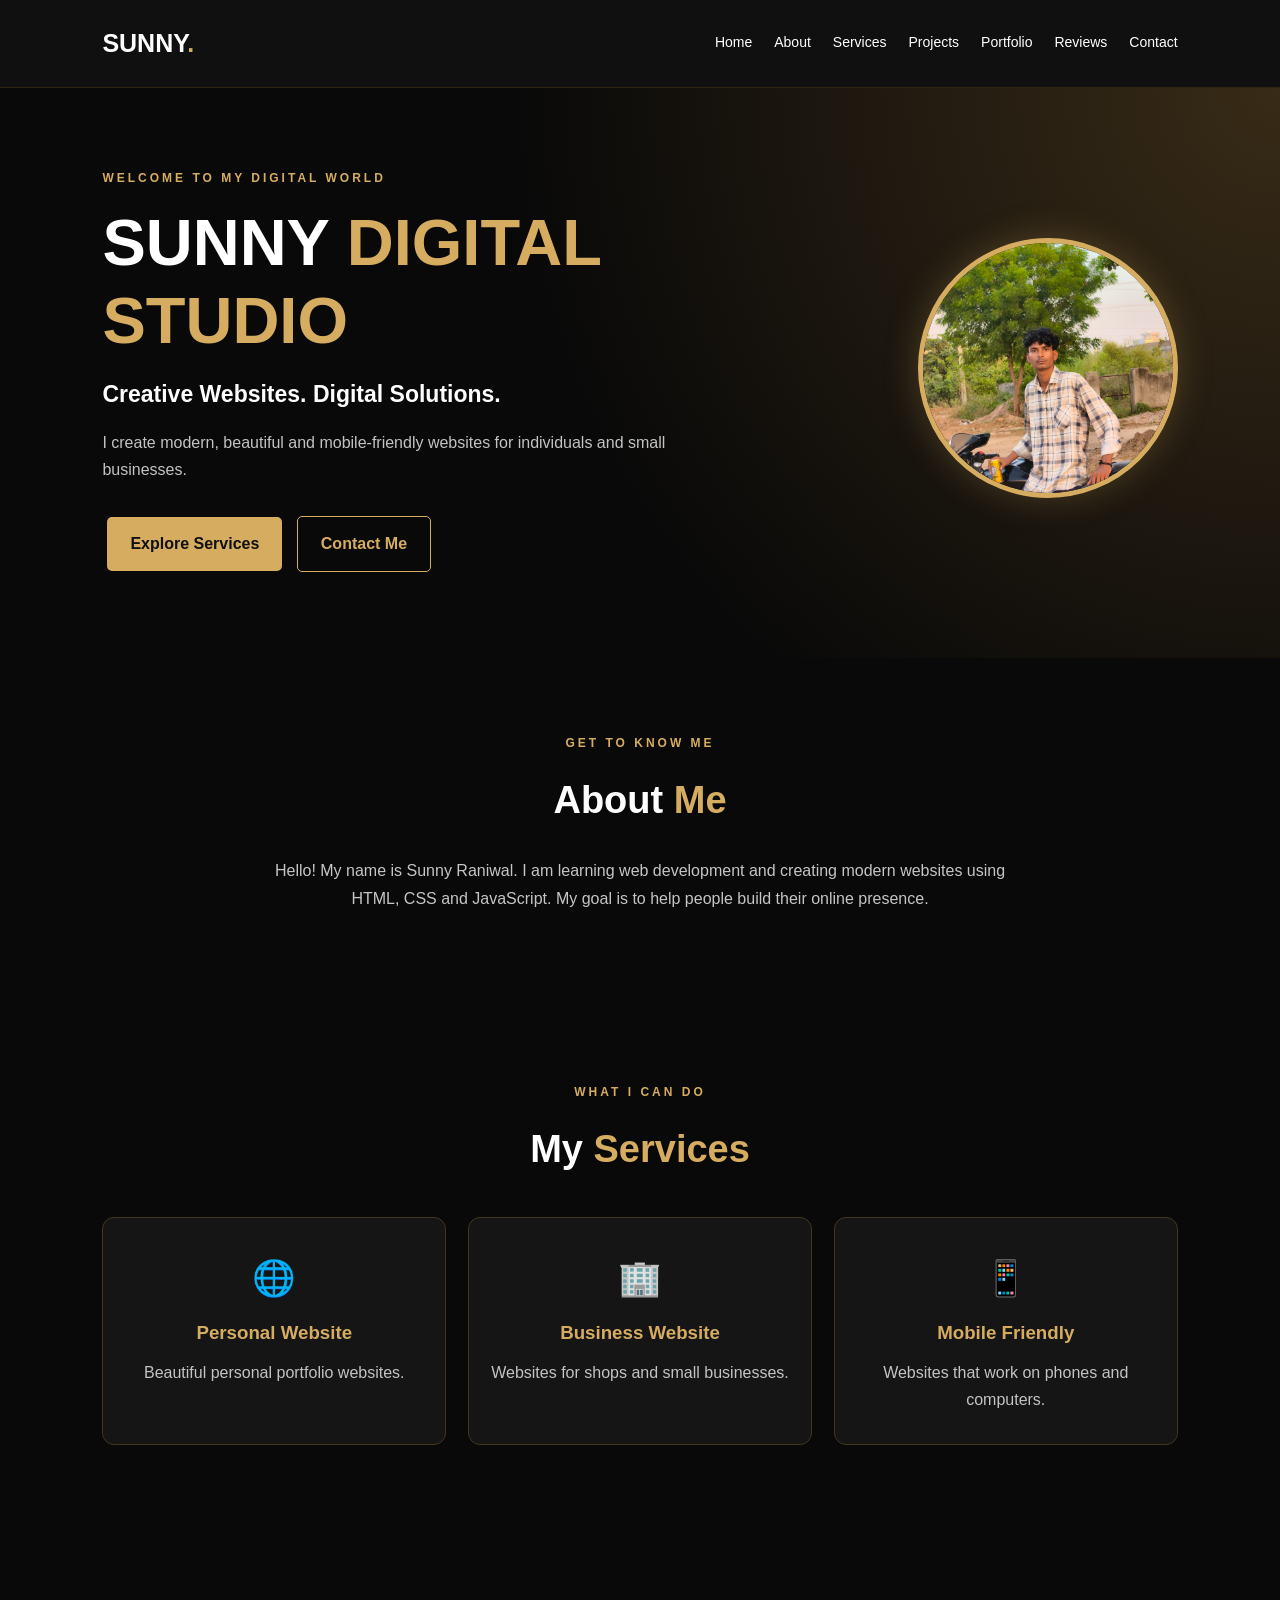
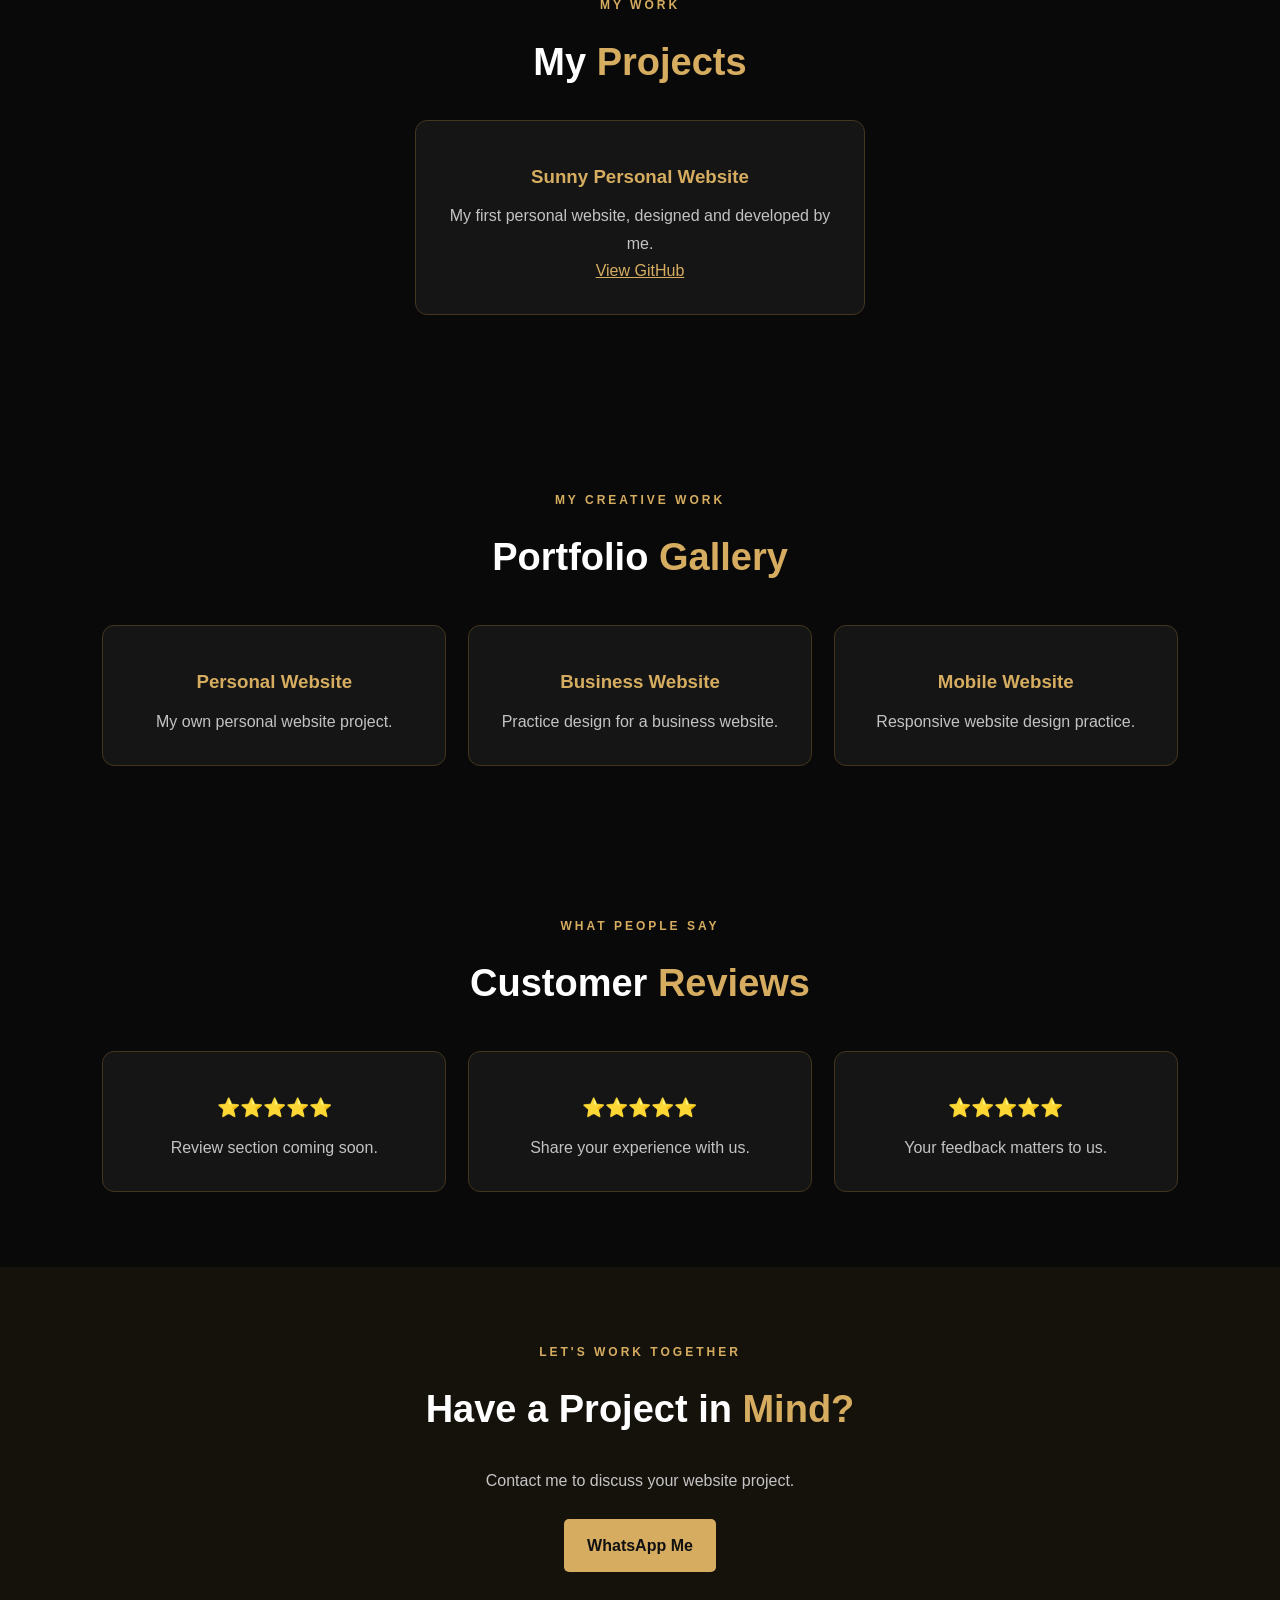
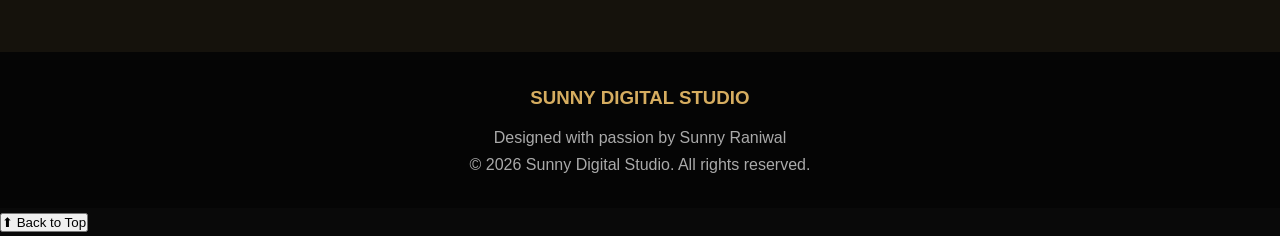
==== index.html @ 5c5423a3 "Update index.html" ====
<!DOCTYPE html>
<html lang="en"> 
<head>
  <meta charset="UTF-8">
  <meta name="viewport" content="width=device-width, initial-scale=1.0">
  <title>SUNNY DIGITAL STUDIO | Website & Graphic Design</title>
  <meta name="description" content="Sunny Digital Studio offers personal websites, business websites and mobile-friendly web design in Jaipur.">
<meta name="keywords" content="Sunny Digital Studio, Sunny Raniwal, Website Designer Jaipur, Business Website">
<meta name="author" content="Sunny Raniwal">
  <meta name="description" content="Professional website design and digital services by Sunny Digital Studio.">
  <link rel="stylesheet" href="style.css">
</head>

<body>

  <header>
    <a href="#" class="logo">SUNNY<span>.</span></a>
    <nav>
  <a href="#home">Home</a>
  <a href="#about">About</a>
  <a href="#services">Services</a>
  <a href="#projects">Projects</a>
  <a href="#gallery">Portfolio</a>
  <a href="#reviews">Reviews</a>
  <a href="#contact">Contact</a>
</nav>
  </header>

  <section class="hero" id="home">
    <div class="hero-content">
      <p class="tag">WELCOME TO MY DIGITAL WORLD</p>
      <h1>SUNNY <span>DIGITAL STUDIO</span></h1>
      <h2>Creative Websites. Digital Solutions.</h2>
      <p class="intro">
        I create modern, beautiful and mobile-friendly websites
        for individuals and small businesses.
      </p>
      <a href="#services" class="gold-btn">Explore Services</a>
      <a href="#contact" class="outline-btn">Contact Me</a>
    </div>

    <div class="hero-image">
     <img src="sunny.jpg.jpg" alt="Sunny">
    </div>
  </section>

  <section class="section" id="about">
    <p class="tag">GET TO KNOW ME</p>
    <h2>About <span>Me</span></h2>
    <p>
      Hello! My name is Sunny Raniwal.
      I am learning web development and creating
      modern websites using HTML, CSS and JavaScript.
      My goal is to help people build their online presence.
    </p>
  </section>

  <section class="section" id="services">
    <p class="tag">WHAT I CAN DO</p>
    <h2>My <span>Services</span></h2>

    <div class="cards">
      <div class="card">
        <div class="symbol">🌐</div>
        <h3>Personal Website</h3>
        <p>Beautiful personal portfolio websites.</p>
      </div>

      <div class="card">
        <div class="symbol">🏢</div>
        <h3>Business Website</h3>
        <p>Websites for shops and small businesses.</p>
      </div>

      <div class="card">
        <div class="symbol">📱</div>
        <h3>Mobile Friendly</h3>
        <p>Websites that work on phones and computers.</p>
      </div>
    </div>
  </section>

  <section class="section" id="projects">
    <p class="tag">MY WORK</p>
    <h2>My <span>Projects</span></h2>

    <div class="card project-card">
      <h3>Sunny Personal Website</h3>
      <p>My first personal website, designed and developed by me.</p>
      <a href="https://github.com/" target="_blank">View GitHub</a>
    </div>
  </section>
<section class="section" id="gallery">
  <p class="tag">MY CREATIVE WORK</p>
  <h2>Portfolio <span>Gallery</span></h2>

  <div class="cards">
    <div class="card">
      <h3>Personal Website</h3>
      <p>My own personal website project.</p>
    </div>

    <div class="card">
      <h3>Business Website</h3>
      <p>Practice design for a business website.</p>
    </div>

    <div class="card">
      <h3>Mobile Website</h3>
      <p>Responsive website design practice.</p>
    </div>
  </div>
</section>
    <section class="section" id="reviews">
  <p class="tag">WHAT PEOPLE SAY</p>
  <h2>Customer <span>Reviews</span></h2>

  <div class="cards">
    <div class="card">
      <h3>⭐⭐⭐⭐⭐</h3>
      <p>Review section coming soon.</p>
    </div>

    <div class="card">
      <h3>⭐⭐⭐⭐⭐</h3>
      <p>Share your experience with us.</p>
    </div>

    <div class="card">
      <h3>⭐⭐⭐⭐⭐</h3>
      <p>Your feedback matters to us.</p>
    </div>
  </div>
</section>
  <section class="section contact" id="contact">
    <p class="tag">LET'S WORK TOGETHER</p>
    <h2>Have a Project in <span>Mind?</span></h2>
    <p>Contact me to discuss your website project.</p>

   <a class="gold-btn"
   href="https://wa.me/917742163642"
   target="_blank">
   WhatsApp Me
</a>
  </section>

  <footer>
    <h3>SUNNY DIGITAL STUDIO</h3>
    <p>Designed with passion by Sunny Raniwal</p>
    <p>© 2026 Sunny Digital Studio. All rights reserved.</p>
  </footer>
<button id="topBtn" onclick="backToTop()">⬆ Back to Top</button>
<script src="script.js"></script>
</body>
</html>
---- style.css ----
* {
  margin: 0;
  padding: 0;
  box-sizing: border-box;
  scroll-behavior: smooth; 
}

body {
  background: #090909;
  color: #ffffff;
  font-family: Arial, sans-serif;
  line-height: 1.7;
}

:root {
  --gold: #d6ad60;
  --dark: #111111;
}

header {
  display: flex;
  justify-content: space-between;
  align-items: center;
  padding: 22px 8%;
  background: #101010;
  border-bottom: 1px solid #302515;
  position: sticky;
  top: 0;
  z-index: 10;
}

.logo {
  font-size: 25px;
  font-weight: bold;
  color: white;
  text-decoration: none;
}

.logo span, h1 span, h2 span {
  color: var(--gold);
}

nav {
  display: flex;
  gap: 22px;
  flex-wrap: wrap;
}

nav a {
  color: white;
  text-decoration: none;
  font-size: 14px;
}

nav a:hover {
  color: var(--gold);
}

.hero {
  min-height: 570px;
  padding: 80px 8%;
  display: flex;
  align-items: center;
  justify-content: space-between;
  gap: 45px;
  background: radial-gradient(circle at top right, #382b17, #090909 55%);
}

.hero-content {
  max-width: 650px;
}

.tag {
  color: var(--gold);
  letter-spacing: 3px;
  font-size: 12px;
  font-weight: bold;
  margin-bottom: 15px;
}

h1 {
  font-size: clamp(35px, 6vw, 65px);
  line-height: 1.2;
  margin-bottom: 15px;
}

.hero h2 {
  font-size: 23px;
  margin-bottom: 15px;
}

.intro {
  color: #c3c3c3;
  margin-bottom: 28px;
}

.hero-image img {
  width: 260px;
  height: 260px;
  object-fit: cover;
  border-radius: 50%;
  border: 5px solid var(--gold);
  box-shadow: 0 0 35px #d6ad6040;
}

.gold-btn, .outline-btn {
  display: inline-block;
  padding: 13px 23px;
  border-radius: 5px;
  text-decoration: none;
  font-weight: bold;
  margin: 5px;
  transition: 0.3s;
}

.gold-btn {
  background: var(--gold);
  color: #111;
}

.gold-btn:hover {
  background: white;
  transform: translateY(-3px);
}

.outline-btn {
  border: 1px solid var(--gold);
  color: var(--gold);
}

.section {
  padding: 75px 8%;
  text-align: center;
}

.section h2 {
  font-size: 38px;
  margin-bottom: 25px;
}

.section > p:not(.tag) {
  max-width: 750px;
  margin: 0 auto 20px;
  color: #c5c5c5;
}

.cards {
  display: grid;
  grid-template-columns: repeat(3, 1fr);
  gap: 22px;
  margin-top: 35px;
}

.card {
  background: #151515;
  border: 1px solid #44351e;
  padding: 30px 20px;
  border-radius: 12px;
  transition: 0.3s;
}

.card:hover {
  transform: translateY(-7px);
  border-color: var(--gold);
}

.card h3 {
  color: var(--gold);
  margin: 10px 0;
}

.card p {
  color: #c3c3c3;
}

.symbol {
  font-size: 35px;
}

.project-card {
  max-width: 450px;
  margin: 25px auto;
}

.project-card a {
  color: var(--gold);
}

.contact {
  background: #15120c;
}

footer {
  text-align: center;
  padding: 30px 15px;
  background: #050505;
  color: #aaa;
}

footer h3 {
  color: var(--gold);
  margin-bottom: 10px;
}

@media (max-width: 750px) {
  header {
    flex-direction: column;
    gap: 15px;
  }

  nav {
    justify-content: center;
    gap: 13px;
  }

  .hero {
    flex-direction: column-reverse;
    text-align: center;
    padding: 55px 6%;
  }

  .hero-image img {
    width: 190px;
    height: 190px;
  }

  .cards {
    grid-template-columns: 1fr;
  }

  .section {
    padding: 55px 6%;
  }
}
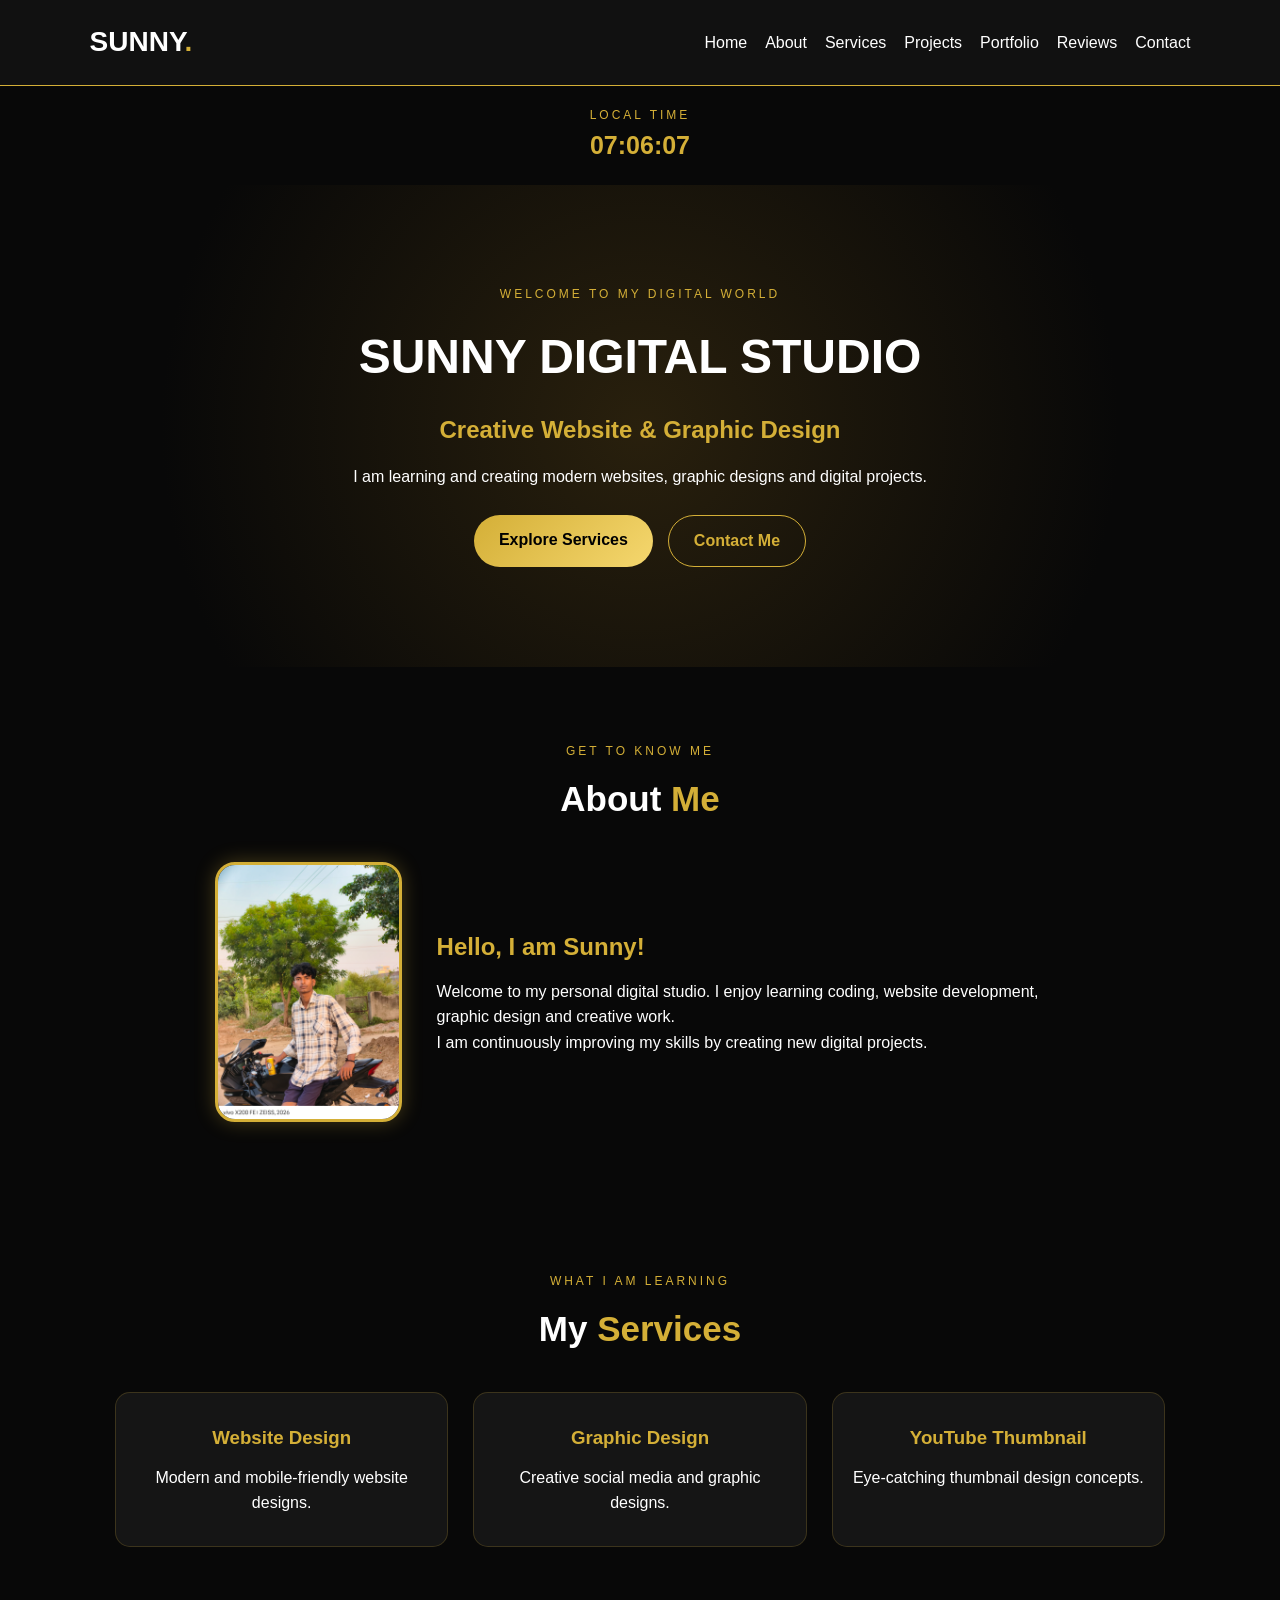
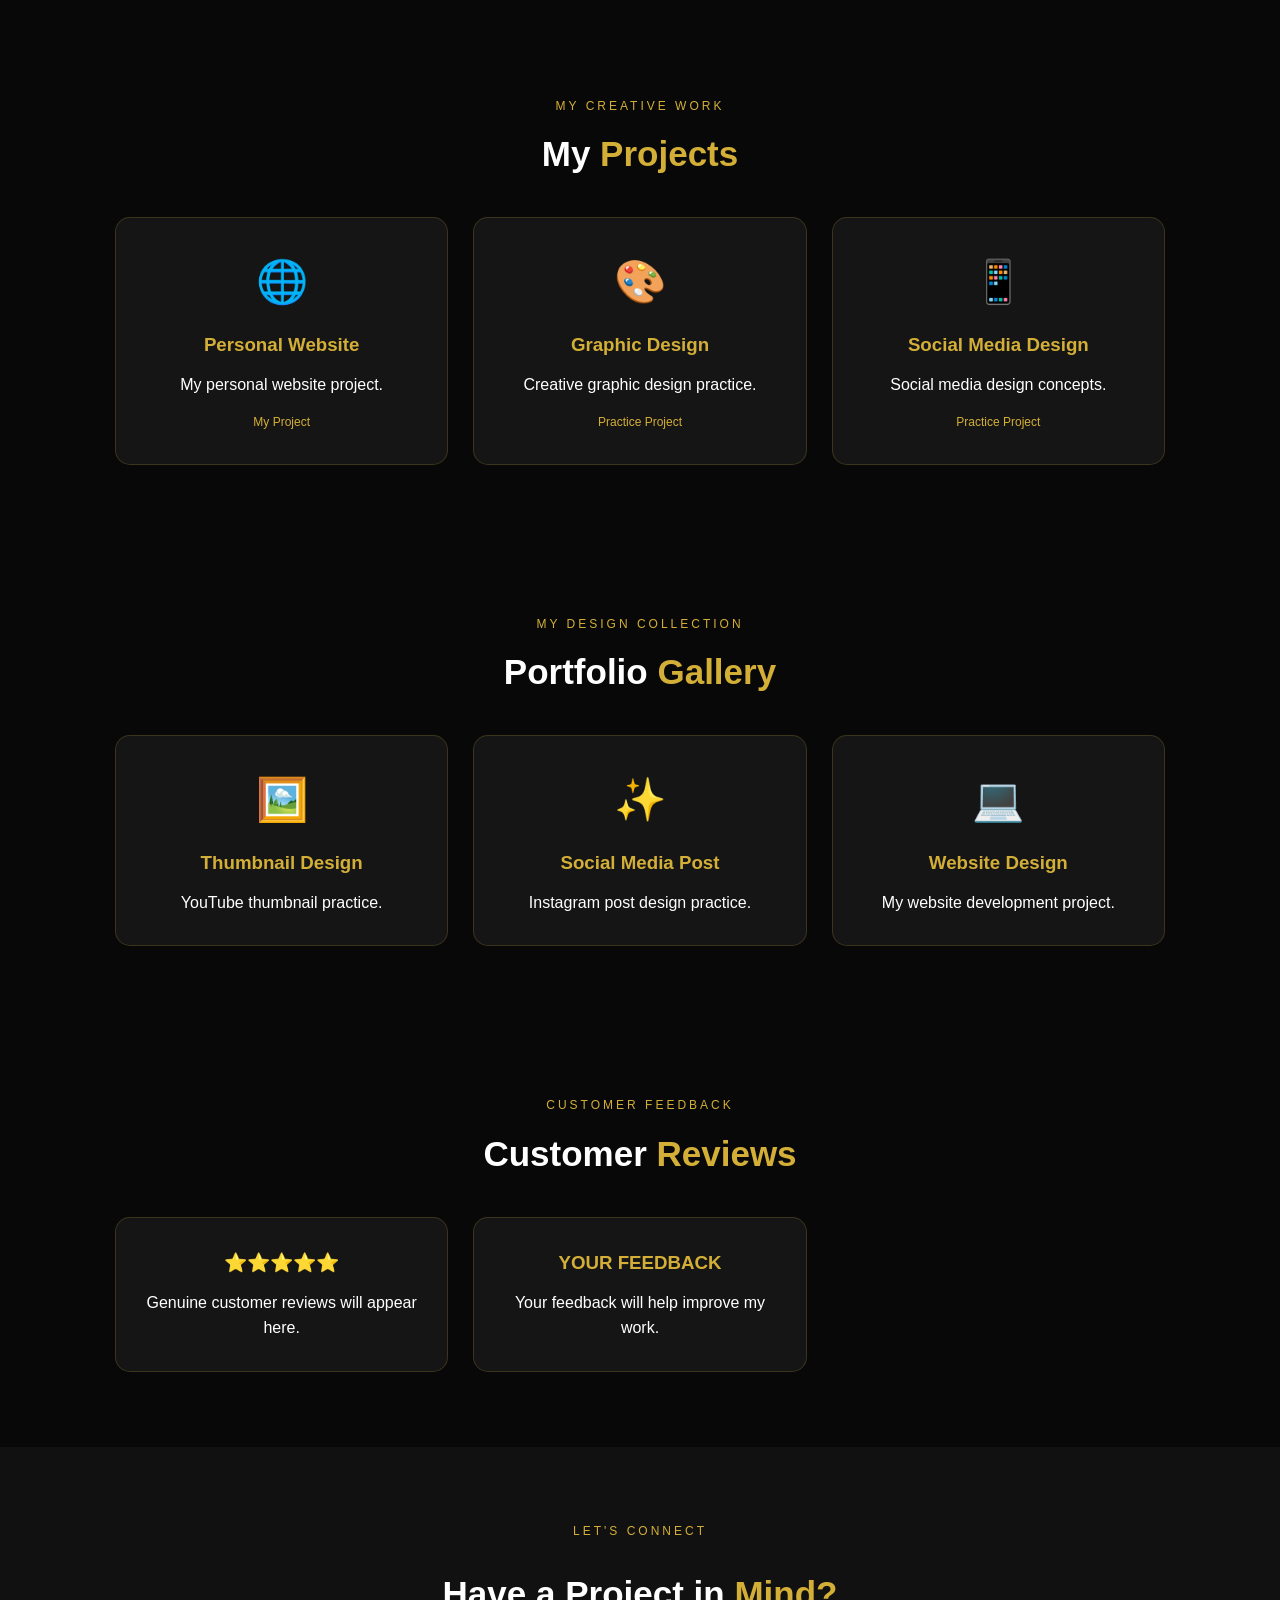
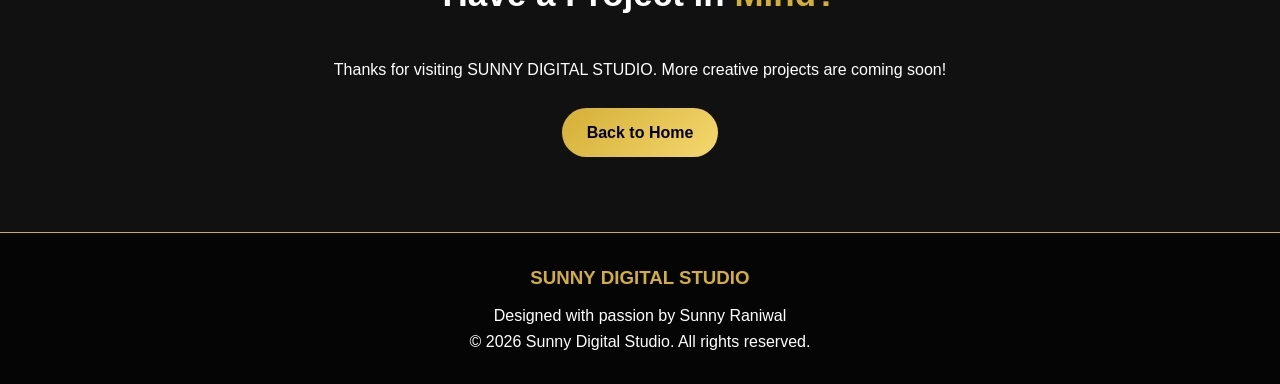
==== commit 85f822d3: "Update index.html" ====
--- a/index.html
+++ b/index.html
@@ -1,156 +1,222 @@
 
 <!DOCTYPE html>
-<html lang="en"> 
+<html lang="en">
 <head>
-  <meta charset="UTF-8">
-  <meta name="viewport" content="width=device-width, initial-scale=1.0">
-  <title>SUNNY DIGITAL STUDIO | Website & Graphic Design</title>
-  <meta name="description" content="Sunny Digital Studio offers personal websites, business websites and mobile-friendly web design in Jaipur.">
-<meta name="keywords" content="Sunny Digital Studio, Sunny Raniwal, Website Designer Jaipur, Business Website">
-<meta name="author" content="Sunny Raniwal">
-  <meta name="description" content="Professional website design and digital services by Sunny Digital Studio.">
-  <link rel="stylesheet" href="style.css">
+    <meta charset="UTF-8">
+    <meta name="viewport" content="width=device-width, initial-scale=1.0">
+
+    <title>SUNNY DIGITAL STUDIO | Website & Graphic Design</title>
+
+    <meta name="description" content="Welcome to Sunny Digital Studio. Explore website design, graphic design and creative digital projects.">
+
+    <meta name="author" content="Sunny Raniwal">
+
+    <link rel="stylesheet" href="style.css">
 </head>
 
 <body>
 
-  <header>
-    <a href="#" class="logo">SUNNY<span>.</span></a>
-    <nav>
-  <a href="#home">Home</a>
-  <a href="#about">About</a>
-  <a href="#services">Services</a>
-  <a href="#projects">Projects</a>
-  <a href="#gallery">Portfolio</a>
-  <a href="#reviews">Reviews</a>
-  <a href="#contact">Contact</a>
-</nav>
-  </header>
-
-  <section class="hero" id="home">
-    <div class="hero-content">
-      <p class="tag">WELCOME TO MY DIGITAL WORLD</p>
-      <h1>SUNNY <span>DIGITAL STUDIO</span></h1>
-      <h2>Creative Websites. Digital Solutions.</h2>
-      <p class="intro">
-        I create modern, beautiful and mobile-friendly websites
-        for individuals and small businesses.
-      </p>
-      <a href="#services" class="gold-btn">Explore Services</a>
-      <a href="#contact" class="outline-btn">Contact Me</a>
+    <!-- HEADER -->
+    <header class="header">
+        <a href="#home" class="logo">SUNNY<span>.</span></a>
+
+        <nav>
+            <a href="#home">Home</a>
+            <a href="#about">About</a>
+            <a href="#services">Services</a>
+            <a href="#projects">Projects</a>
+            <a href="#gallery">Portfolio</a>
+            <a href="#reviews">Reviews</a>
+            <a href="#contact">Contact</a>
+        </nav>
+    </header>
+
+    <!-- DIGITAL CLOCK -->
+    <div class="clock-box">
+        <p>LOCAL TIME</p>
+        <h2 id="clock">00:00:00</h2>
     </div>
 
-    <div class="hero-image">
-     <img src="sunny.jpg.jpg" alt="Sunny">
-    </div>
-  </section>
-
-  <section class="section" id="about">
-    <p class="tag">GET TO KNOW ME</p>
-    <h2>About <span>Me</span></h2>
-    <p>
-      Hello! My name is Sunny Raniwal.
-      I am learning web development and creating
-      modern websites using HTML, CSS and JavaScript.
-      My goal is to help people build their online presence.
-    </p>
-  </section>
-
-  <section class="section" id="services">
-    <p class="tag">WHAT I CAN DO</p>
-    <h2>My <span>Services</span></h2>
-
-    <div class="cards">
-      <div class="card">
-        <div class="symbol">🌐</div>
-        <h3>Personal Website</h3>
-        <p>Beautiful personal portfolio websites.</p>
-      </div>
-
-      <div class="card">
-        <div class="symbol">🏢</div>
-        <h3>Business Website</h3>
-        <p>Websites for shops and small businesses.</p>
-      </div>
-
-      <div class="card">
-        <div class="symbol">📱</div>
-        <h3>Mobile Friendly</h3>
-        <p>Websites that work on phones and computers.</p>
-      </div>
-    </div>
-  </section>
-
-  <section class="section" id="projects">
-    <p class="tag">MY WORK</p>
-    <h2>My <span>Projects</span></h2>
-
-    <div class="card project-card">
-      <h3>Sunny Personal Website</h3>
-      <p>My first personal website, designed and developed by me.</p>
-      <a href="https://github.com/" target="_blank">View GitHub</a>
-    </div>
-  </section>
-<section class="section" id="gallery">
-  <p class="tag">MY CREATIVE WORK</p>
-  <h2>Portfolio <span>Gallery</span></h2>
-
-  <div class="cards">
-    <div class="card">
-      <h3>Personal Website</h3>
-      <p>My own personal website project.</p>
-    </div>
-
-    <div class="card">
-      <h3>Business Website</h3>
-      <p>Practice design for a business website.</p>
-    </div>
-
-    <div class="card">
-      <h3>Mobile Website</h3>
-      <p>Responsive website design practice.</p>
-    </div>
-  </div>
-</section>
+    <!-- HOME -->
+    <section class="hero" id="home">
+        <p class="tag">WELCOME TO MY DIGITAL WORLD</p>
+
+        <h1 class="welcome-text">
+            SUNNY DIGITAL STUDIO
+        </h1>
+
+        <h2>Creative Website & Graphic Design</h2>
+
+        <p>
+            I am learning and creating modern websites,
+            graphic designs and digital projects.
+        </p>
+
+        <div class="hero-buttons">
+            <a href="#services" class="gold-btn">Explore Services</a>
+            <a href="#contact" class="outline-btn">Contact Me</a>
+        </div>
+    </section>
+
+    <!-- ABOUT -->
+    <section class="section" id="about">
+        <p class="tag">GET TO KNOW ME</p>
+        <h2>About <span>Me</span></h2>
+
+        <div class="about-content">
+
+            <img src="sunny.jpg.jpg"
+                 alt="Sunny's profile photo"
+                 class="profile-photo">
+
+            <div>
+                <h3>Hello, I am Sunny!</h3>
+
+                <p>
+                    Welcome to my personal digital studio.
+                    I enjoy learning coding, website development,
+                    graphic design and creative work.
+                </p>
+
+                <p>
+                    I am continuously improving my skills
+                    by creating new digital projects.
+                </p>
+            </div>
+
+        </div>
+    </section>
+
+    <!-- SERVICES -->
+    <section class="section" id="services">
+        <p class="tag">WHAT I AM LEARNING</p>
+        <h2>My <span>Services</span></h2>
+
+        <div class="cards">
+
+            <div class="card">
+                <h3>Website Design</h3>
+                <p>Modern and mobile-friendly website designs.</p>
+            </div>
+
+            <div class="card">
+                <h3>Graphic Design</h3>
+                <p>Creative social media and graphic designs.</p>
+            </div>
+
+            <div class="card">
+                <h3>YouTube Thumbnail</h3>
+                <p>Eye-catching thumbnail design concepts.</p>
+            </div>
+
+        </div>
+    </section>
+
+    <!-- PROJECTS -->
+    <section class="section" id="projects">
+        <p class="tag">MY CREATIVE WORK</p>
+        <h2>My <span>Projects</span></h2>
+
+        <div class="cards">
+
+            <div class="card">
+                <div class="project-icon">🌐</div>
+                <h3>Personal Website</h3>
+                <p>My personal website project.</p>
+                <span class="demo-label">My Project</span>
+            </div>
+
+            <div class="card">
+                <div class="project-icon">🎨</div>
+                <h3>Graphic Design</h3>
+                <p>Creative graphic design practice.</p>
+                <span class="demo-label">Practice Project</span>
+            </div>
+
+            <div class="card">
+                <div class="project-icon">📱</div>
+                <h3>Social Media Design</h3>
+                <p>Social media design concepts.</p>
+                <span class="demo-label">Practice Project</span>
+            </div>
+
+        </div>
+    </section>
+
+    <!-- PORTFOLIO -->
+    <section class="section" id="gallery">
+        <p class="tag">MY DESIGN COLLECTION</p>
+        <h2>Portfolio <span>Gallery</span></h2>
+
+        <div class="cards">
+
+            <div class="card gallery-card">
+                <div class="project-icon">🖼️</div>
+                <h3>Thumbnail Design</h3>
+                <p>YouTube thumbnail practice.</p>
+            </div>
+
+            <div class="card gallery-card">
+                <div class="project-icon">✨</div>
+                <h3>Social Media Post</h3>
+                <p>Instagram post design practice.</p>
+            </div>
+
+            <div class="card gallery-card">
+                <div class="project-icon">💻</div>
+                <h3>Website Design</h3>
+                <p>My website development project.</p>
+            </div>
+
+        </div>
+    </section>
+
+    <!-- CUSTOMER REVIEWS -->
     <section class="section" id="reviews">
-  <p class="tag">WHAT PEOPLE SAY</p>
-  <h2>Customer <span>Reviews</span></h2>
-
-  <div class="cards">
-    <div class="card">
-      <h3>⭐⭐⭐⭐⭐</h3>
-      <p>Review section coming soon.</p>
-    </div>
-
-    <div class="card">
-      <h3>⭐⭐⭐⭐⭐</h3>
-      <p>Share your experience with us.</p>
-    </div>
-
-    <div class="card">
-      <h3>⭐⭐⭐⭐⭐</h3>
-      <p>Your feedback matters to us.</p>
-    </div>
-  </div>
-</section>
-  <section class="section contact" id="contact">
-    <p class="tag">LET'S WORK TOGETHER</p>
-    <h2>Have a Project in <span>Mind?</span></h2>
-    <p>Contact me to discuss your website project.</p>
-
-   <a class="gold-btn"
-   href="https://wa.me/917742163642"
-   target="_blank">
-   WhatsApp Me
-</a>
-  </section>
-
-  <footer>
-    <h3>SUNNY DIGITAL STUDIO</h3>
-    <p>Designed with passion by Sunny Raniwal</p>
-    <p>© 2026 Sunny Digital Studio. All rights reserved.</p>
-  </footer>
-<button id="topBtn" onclick="backToTop()">⬆ Back to Top</button>
-<script src="script.js"></script>
+        <p class="tag">CUSTOMER FEEDBACK</p>
+        <h2>Customer <span>Reviews</span></h2>
+
+        <div class="cards">
+
+            <div class="card">
+                <h3>⭐⭐⭐⭐⭐</h3>
+                <p>Genuine customer reviews will appear here.</p>
+            </div>
+
+            <div class="card">
+                <h3>YOUR FEEDBACK</h3>
+                <p>Your feedback will help improve my work.</p>
+            </div>
+
+        </div>
+    </section>
+
+    <!-- CONTACT -->
+    <section class="section contact" id="contact">
+        <p class="tag">LET'S CONNECT</p>
+        <h2>Have a Project in <span>Mind?</span></h2>
+
+        <p>
+            Thanks for visiting SUNNY DIGITAL STUDIO.
+            More creative projects are coming soon!
+        </p>
+
+        <a href="#home" class="gold-btn">Back to Home</a>
+    </section>
+
+    <!-- FOOTER -->
+    <footer>
+        <h3>SUNNY DIGITAL STUDIO</h3>
+        <p>Designed with passion by Sunny Raniwal</p>
+        <p>© 2026 Sunny Digital Studio. All rights reserved.</p>
+    </footer>
+
+    <!-- BACK TO TOP -->
+    <button id="topBtn" onclick="backToTop()">
+        ⬆ Back to Top
+    </button>
+
+    <script src="script.js"></script>
+
 </body>
-</html> 
+</html>
--- a/style.css
+++ b/style.css
@@ -1,235 +1,337 @@
 
 * {
-  margin: 0;
-  padding: 0;
-  box-sizing: border-box;
-  scroll-behavior: smooth; 
+    margin: 0;
+    padding: 0;
+    box-sizing: border-box;
+}
+
+html {
+    scroll-behavior: smooth;
 }
 
 body {
-  background: #090909;
-  color: #ffffff;
-  font-family: Arial, sans-serif;
-  line-height: 1.7;
-}
-
-:root {
-  --gold: #d6ad60;
-  --dark: #111111;
-}
-
-header {
-  display: flex;
-  justify-content: space-between;
-  align-items: center;
-  padding: 22px 8%;
-  background: #101010;
-  border-bottom: 1px solid #302515;
-  position: sticky;
-  top: 0;
-  z-index: 10;
+    background: #080808;
+    color: white;
+    font-family: Arial, sans-serif;
+    line-height: 1.6;
+}
+
+/* HEADER */
+.header {
+    background: #111;
+    padding: 20px 7%;
+    display: flex;
+    justify-content: space-between;
+    align-items: center;
+    flex-wrap: wrap;
+    gap: 15px;
+    border-bottom: 1px solid #d4af37;
+    position: sticky;
+    top: 0;
+    z-index: 100;
 }
 
 .logo {
-  font-size: 25px;
-  font-weight: bold;
-  color: white;
-  text-decoration: none;
-}
-
-.logo span, h1 span, h2 span {
-  color: var(--gold);
+    color: white;
+    font-size: 28px;
+    font-weight: bold;
+    text-decoration: none;
+}
+
+.logo span,
+h2 span {
+    color: #d4af37;
 }
 
 nav {
-  display: flex;
-  gap: 22px;
-  flex-wrap: wrap;
+    display: flex;
+    flex-wrap: wrap;
+    gap: 18px;
 }
 
 nav a {
-  color: white;
-  text-decoration: none;
-  font-size: 14px;
+    color: white;
+    text-decoration: none;
+    position: relative;
+    transition: 0.3s;
 }
 
 nav a:hover {
-  color: var(--gold);
-}
-
+    color: #d4af37;
+}
+
+nav a::after {
+    content: "";
+    position: absolute;
+    left: 0;
+    bottom: -6px;
+    width: 0;
+    height: 2px;
+    background: #d4af37;
+    transition: width 0.3s;
+}
+
+nav a:hover::after {
+    width: 100%;
+}
+
+/* CLOCK */
+.clock-box {
+    text-align: center;
+    margin: 20px auto;
+}
+
+.clock-box p,
+.tag {
+    color: #d4af37;
+    letter-spacing: 3px;
+    font-size: 12px;
+}
+
+.clock-box h2 {
+    color: #d4af37;
+    font-size: 25px;
+}
+
+/* HERO */
 .hero {
-  min-height: 570px;
-  padding: 80px 8%;
-  display: flex;
-  align-items: center;
-  justify-content: space-between;
-  gap: 45px;
-  background: radial-gradient(circle at top right, #382b17, #090909 55%);
-}
-
-.hero-content {
-  max-width: 650px;
-}
-
-.tag {
-  color: var(--gold);
-  letter-spacing: 3px;
-  font-size: 12px;
-  font-weight: bold;
-  margin-bottom: 15px;
-}
-
-h1 {
-  font-size: clamp(35px, 6vw, 65px);
-  line-height: 1.2;
-  margin-bottom: 15px;
+    min-height: 470px;
+    padding: 100px 20px;
+    text-align: center;
+    display: flex;
+    flex-direction: column;
+    justify-content: center;
+    align-items: center;
+    background: radial-gradient(circle, #29200d, #080808 70%);
+}
+
+.hero h1 {
+    font-size: 48px;
+    margin: 15px 0;
+}
+
+.welcome-text {
+    animation: welcome 2s ease-in-out infinite alternate;
+}
+
+@keyframes welcome {
+    from {
+        transform: translateY(0);
+        color: #d4af37;
+    }
+
+    to {
+        transform: translateY(-10px);
+        color: #ffffff;
+    }
 }
 
 .hero h2 {
-  font-size: 23px;
-  margin-bottom: 15px;
-}
-
-.intro {
-  color: #c3c3c3;
-  margin-bottom: 28px;
-}
-
-.hero-image img {
-  width: 260px;
-  height: 260px;
-  object-fit: cover;
-  border-radius: 50%;
-  border: 5px solid var(--gold);
-  box-shadow: 0 0 35px #d6ad6040;
-}
-
-.gold-btn, .outline-btn {
-  display: inline-block;
-  padding: 13px 23px;
-  border-radius: 5px;
-  text-decoration: none;
-  font-weight: bold;
-  margin: 5px;
-  transition: 0.3s;
+    color: #d4af37;
+    margin-bottom: 15px;
+}
+
+.hero p {
+    max-width: 600px;
+}
+
+.hero-buttons {
+    margin-top: 25px;
+    display: flex;
+    justify-content: center;
+    flex-wrap: wrap;
+    gap: 15px;
+}
+
+/* BUTTONS */
+.gold-btn,
+.outline-btn {
+    display: inline-block;
+    padding: 12px 25px;
+    border-radius: 30px;
+    text-decoration: none;
+    font-weight: bold;
+    transition: 0.3s;
 }
 
 .gold-btn {
-  background: var(--gold);
-  color: #111;
-}
-
-.gold-btn:hover {
-  background: white;
-  transform: translateY(-3px);
+    background: linear-gradient(135deg, #d4af37, #f5d76e);
+    color: black;
+    border: none;
 }
 
 .outline-btn {
-  border: 1px solid var(--gold);
-  color: var(--gold);
-}
-
+    color: #d4af37;
+    border: 1px solid #d4af37;
+}
+
+.gold-btn:hover,
+.outline-btn:hover {
+    transform: translateY(-4px);
+    box-shadow: 0 0 20px rgba(212, 175, 55, 0.5);
+}
+
+/* SECTIONS */
 .section {
-  padding: 75px 8%;
-  text-align: center;
+    padding: 75px 8%;
+    text-align: center;
 }
 
 .section h2 {
-  font-size: 38px;
-  margin-bottom: 25px;
-}
-
-.section > p:not(.tag) {
-  max-width: 750px;
-  margin: 0 auto 20px;
-  color: #c5c5c5;
-}
-
+    font-size: 35px;
+    margin: 10px 0 35px;
+}
+
+/* ABOUT */
+.about-content {
+    max-width: 850px;
+    margin: auto;
+    display: flex;
+    align-items: center;
+    justify-content: center;
+    gap: 35px;
+    text-align: left;
+}
+
+.about-content h3 {
+    color: #d4af37;
+    font-size: 24px;
+    margin-bottom: 12px;
+}
+
+.profile-photo {
+    width: 230px;
+    height: 260px;
+    object-fit: cover;
+    border-radius: 20px;
+    border: 3px solid #d4af37;
+    box-shadow: 0 0 20px rgba(212, 175, 55, 0.3);
+}
+
+/* CARDS */
 .cards {
-  display: grid;
-  grid-template-columns: repeat(3, 1fr);
-  gap: 22px;
-  margin-top: 35px;
+    display: grid;
+    grid-template-columns: repeat(3, 1fr);
+    gap: 25px;
+    max-width: 1050px;
+    margin: auto;
 }
 
 .card {
-  background: #151515;
-  border: 1px solid #44351e;
-  padding: 30px 20px;
-  border-radius: 12px;
-  transition: 0.3s;
+    background: #151515;
+    padding: 30px 20px;
+    border-radius: 15px;
+    border: 1px solid rgba(212, 175, 55, 0.2);
+    transition: all 0.3s ease;
 }
 
 .card:hover {
-  transform: translateY(-7px);
-  border-color: var(--gold);
+    transform: translateY(-10px);
+    box-shadow: 0 10px 30px rgba(212, 175, 55, 0.3);
+    border-color: #d4af37;
 }
 
 .card h3 {
-  color: var(--gold);
-  margin: 10px 0;
-}
-
-.card p {
-  color: #c3c3c3;
-}
-
-.symbol {
-  font-size: 35px;
-}
-
-.project-card {
-  max-width: 450px;
-  margin: 25px auto;
-}
-
-.project-card a {
-  color: var(--gold);
-}
-
+    color: #d4af37;
+    margin-bottom: 12px;
+}
+
+.project-icon {
+    font-size: 42px;
+    margin-bottom: 15px;
+}
+
+.demo-label {
+    display: inline-block;
+    color: #d4af37;
+    font-size: 12px;
+    margin-top: 15px;
+}
+
+/* CONTACT */
 .contact {
-  background: #15120c;
-}
-
+    background: #111;
+}
+
+.contact p {
+    margin-bottom: 25px;
+}
+
+/* FOOTER */
 footer {
-  text-align: center;
-  padding: 30px 15px;
-  background: #050505;
-  color: #aaa;
+    text-align: center;
+    background: #050505;
+    padding: 30px 15px;
+    border-top: 1px solid #d4af37;
 }
 
 footer h3 {
-  color: var(--gold);
-  margin-bottom: 10px;
-}
-
-@media (max-width: 750px) {
-  header {
-    flex-direction: column;
-    gap: 15px;
-  }
-
-  nav {
-    justify-content: center;
-    gap: 13px;
-  }
-
-  .hero {
-    flex-direction: column-reverse;
-    text-align: center;
-    padding: 55px 6%;
-  }
-
-  .hero-image img {
-    width: 190px;
-    height: 190px;
-  }
-
-  .cards {
-    grid-template-columns: 1fr;
-  }
-
-  .section {
-    padding: 55px 6%;
-  }
-}
+    color: #d4af37;
+    margin-bottom: 10px;
+}
+
+/* BACK TO TOP */
+#topBtn {
+    display: none;
+    position: fixed;
+    bottom: 25px;
+    right: 20px;
+    background: linear-gradient(135deg, #d4af37, #f5d76e);
+    color: black;
+    border: none;
+    padding: 13px 20px;
+    border-radius: 30px;
+    font-size: 14px;
+    font-weight: bold;
+    cursor: pointer;
+    box-shadow: 0 5px 18px rgba(212, 175, 55, 0.4);
+    z-index: 999;
+    transition: 0.3s;
+}
+
+#topBtn:hover {
+    transform: translateY(-5px);
+}
+
+/* MOBILE DESIGN */
+@media (max-width: 768px) {
+
+    .header {
+        flex-direction: column;
+    }
+
+    nav {
+        justify-content: center;
+        gap: 12px;
+    }
+
+    .hero {
+        padding: 75px 15px;
+    }
+
+    .hero h1 {
+        font-size: 32px;
+    }
+
+    .section {
+        padding: 55px 18px;
+    }
+
+    .section h2 {
+        font-size: 29px;
+    }
+
+    .cards {
+        grid-template-columns: 1fr;
+    }
+
+    .about-content {
+        flex-direction: column;
+        text-align: center;
+    }
+
+    .profile-photo {
+        width: 200px;
+        height: 230px;
+    }
+}
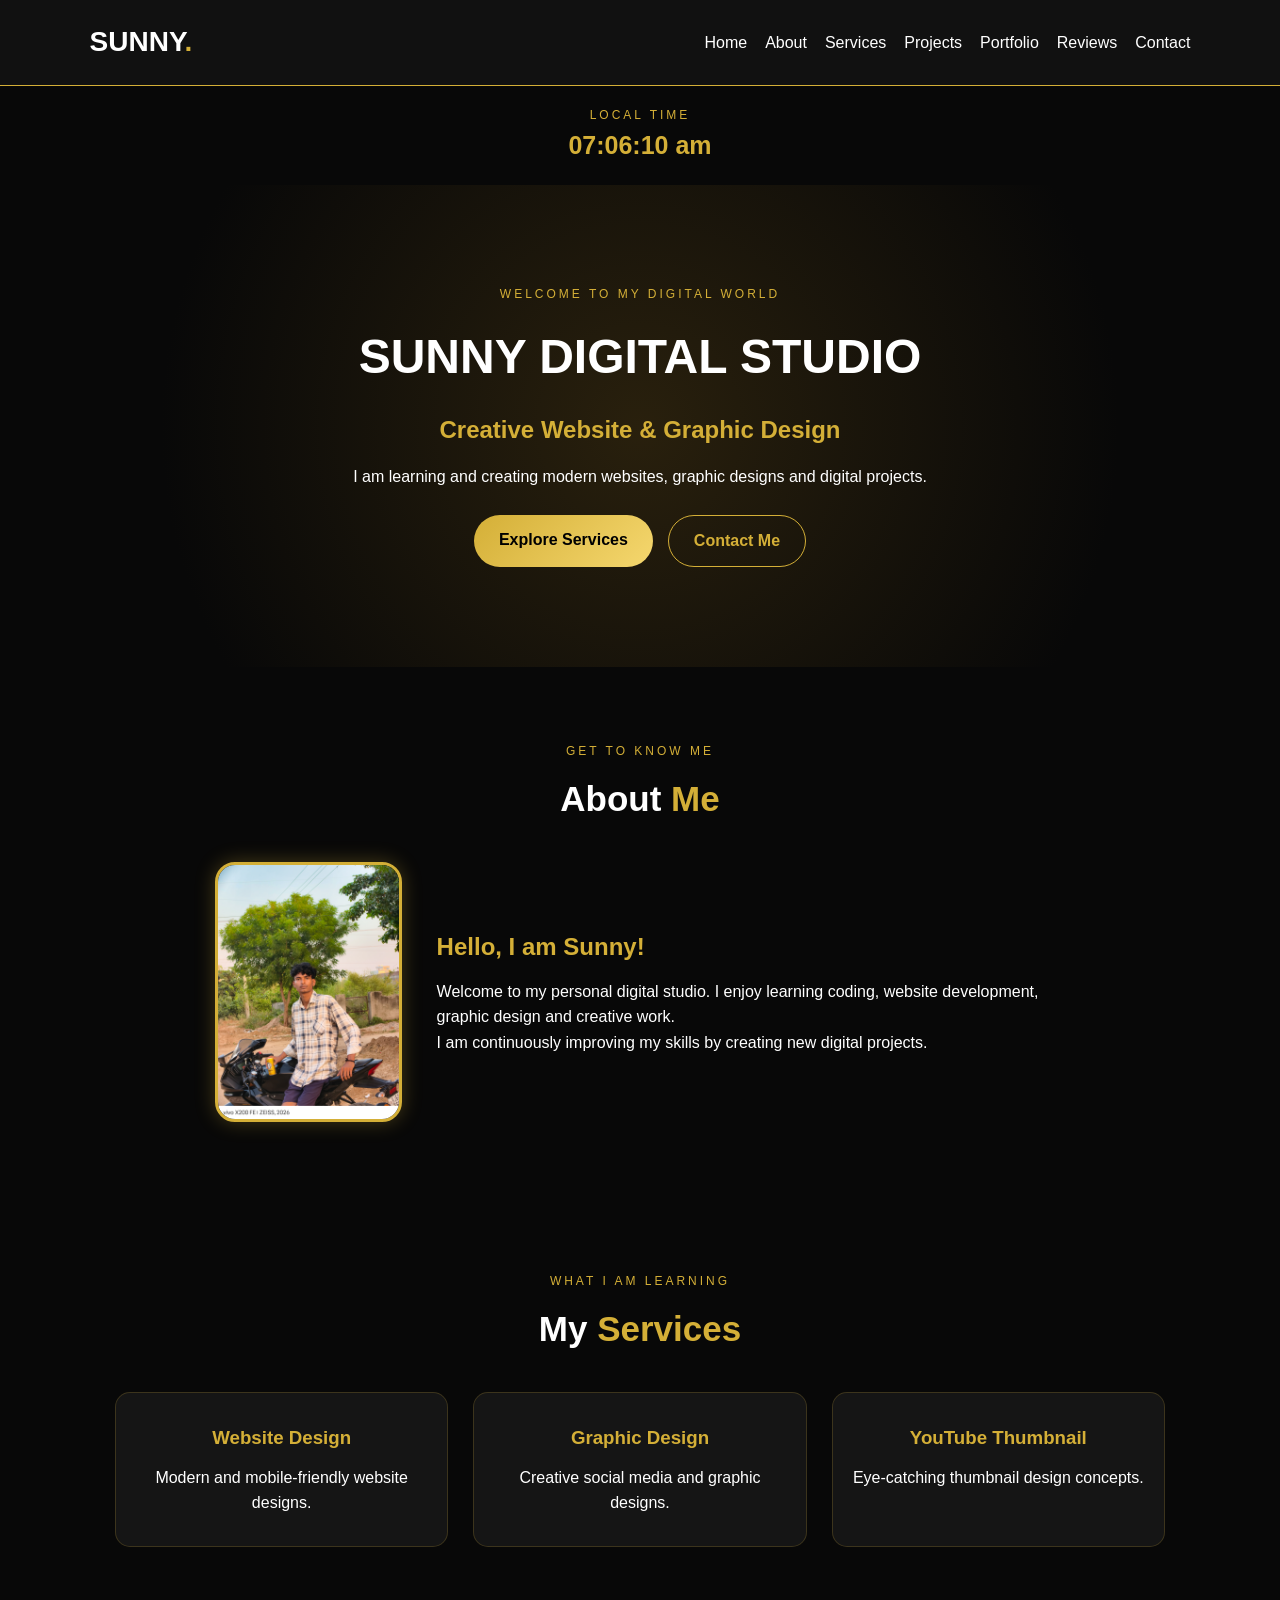
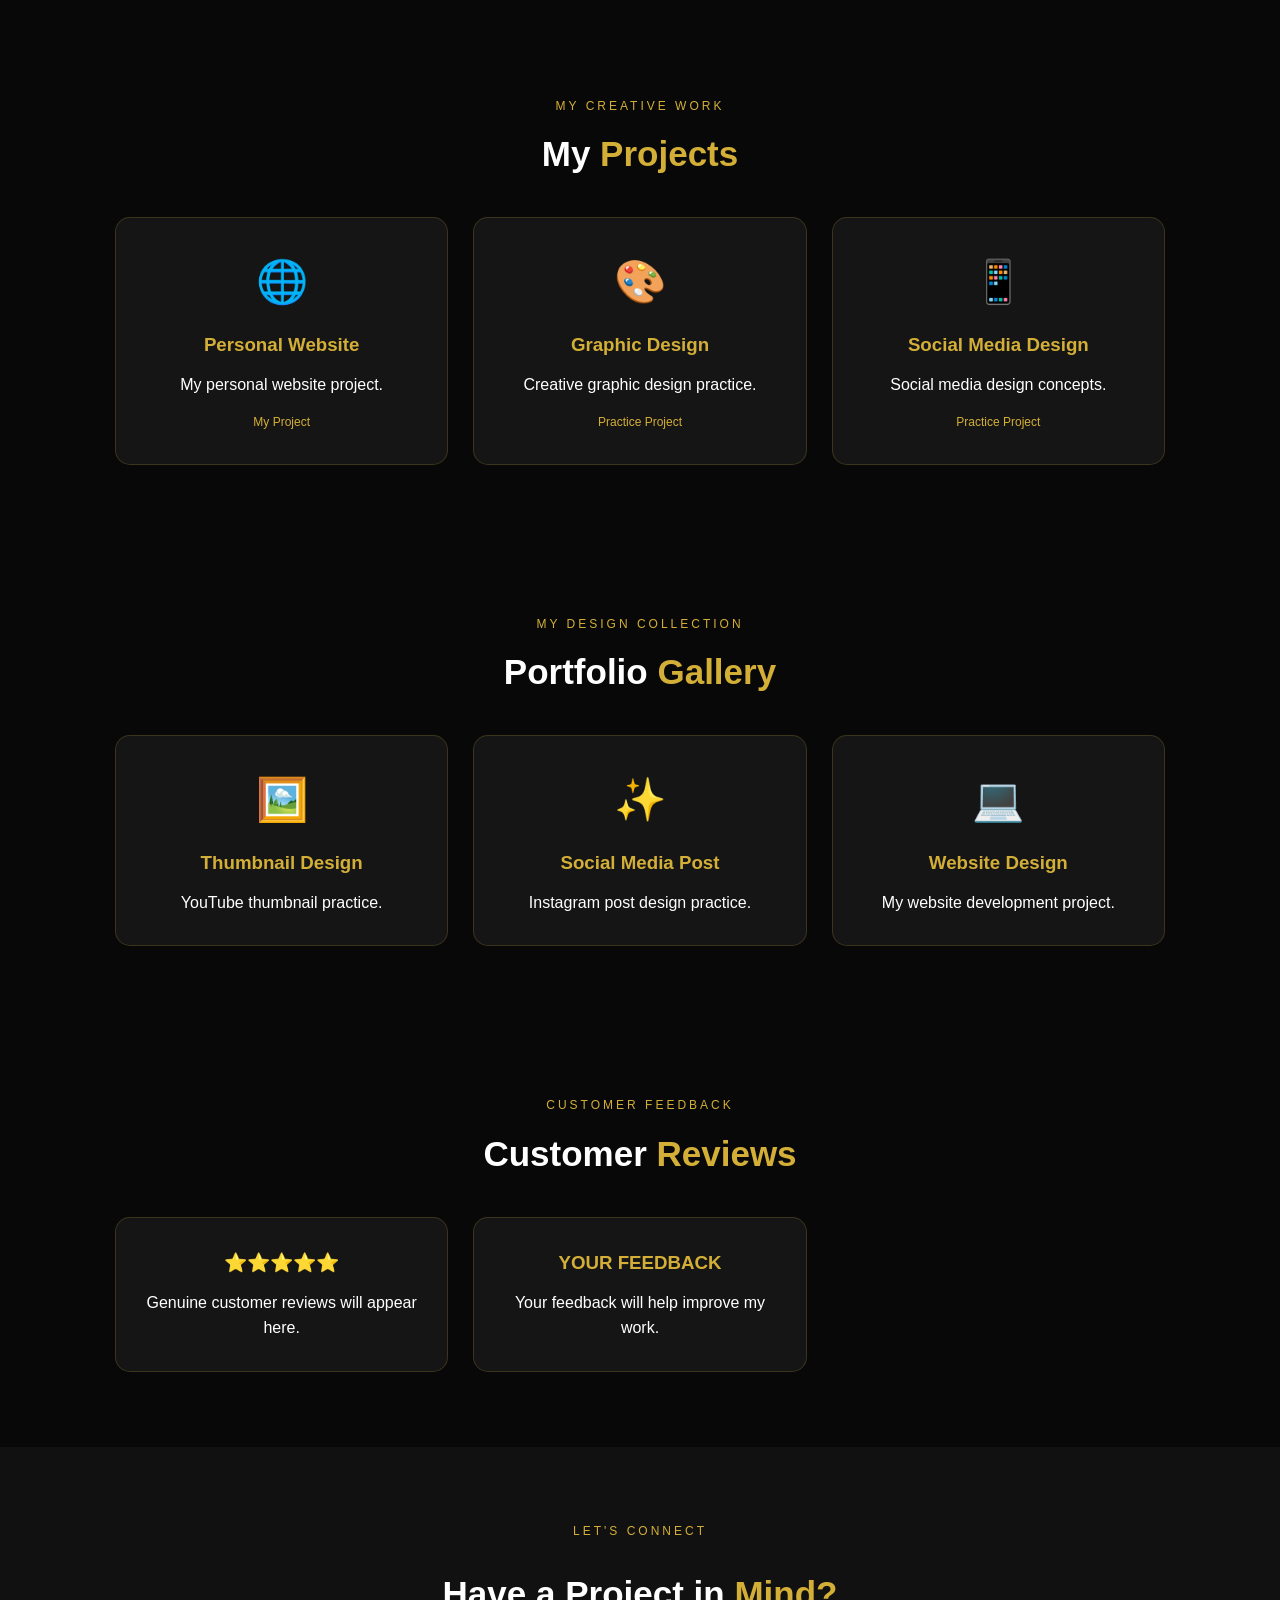
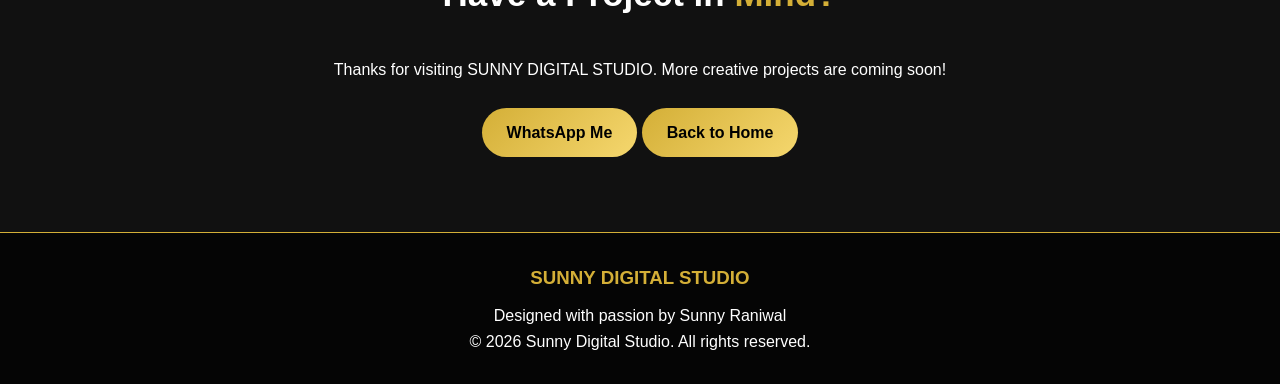
==== commit bd2e457d: "Update index.html" ====
--- a/index.html
+++ b/index.html
@@ -200,7 +200,12 @@
             Thanks for visiting SUNNY DIGITAL STUDIO.
             More creative projects are coming soon!
         </p>
-
+<a href="https://wa.me/917742163642"
+   class="gold-btn"
+   target="_blank"
+   rel="noopener noreferrer">
+   WhatsApp Me
+</a>
         <a href="#home" class="gold-btn">Back to Home</a>
     </section>
 
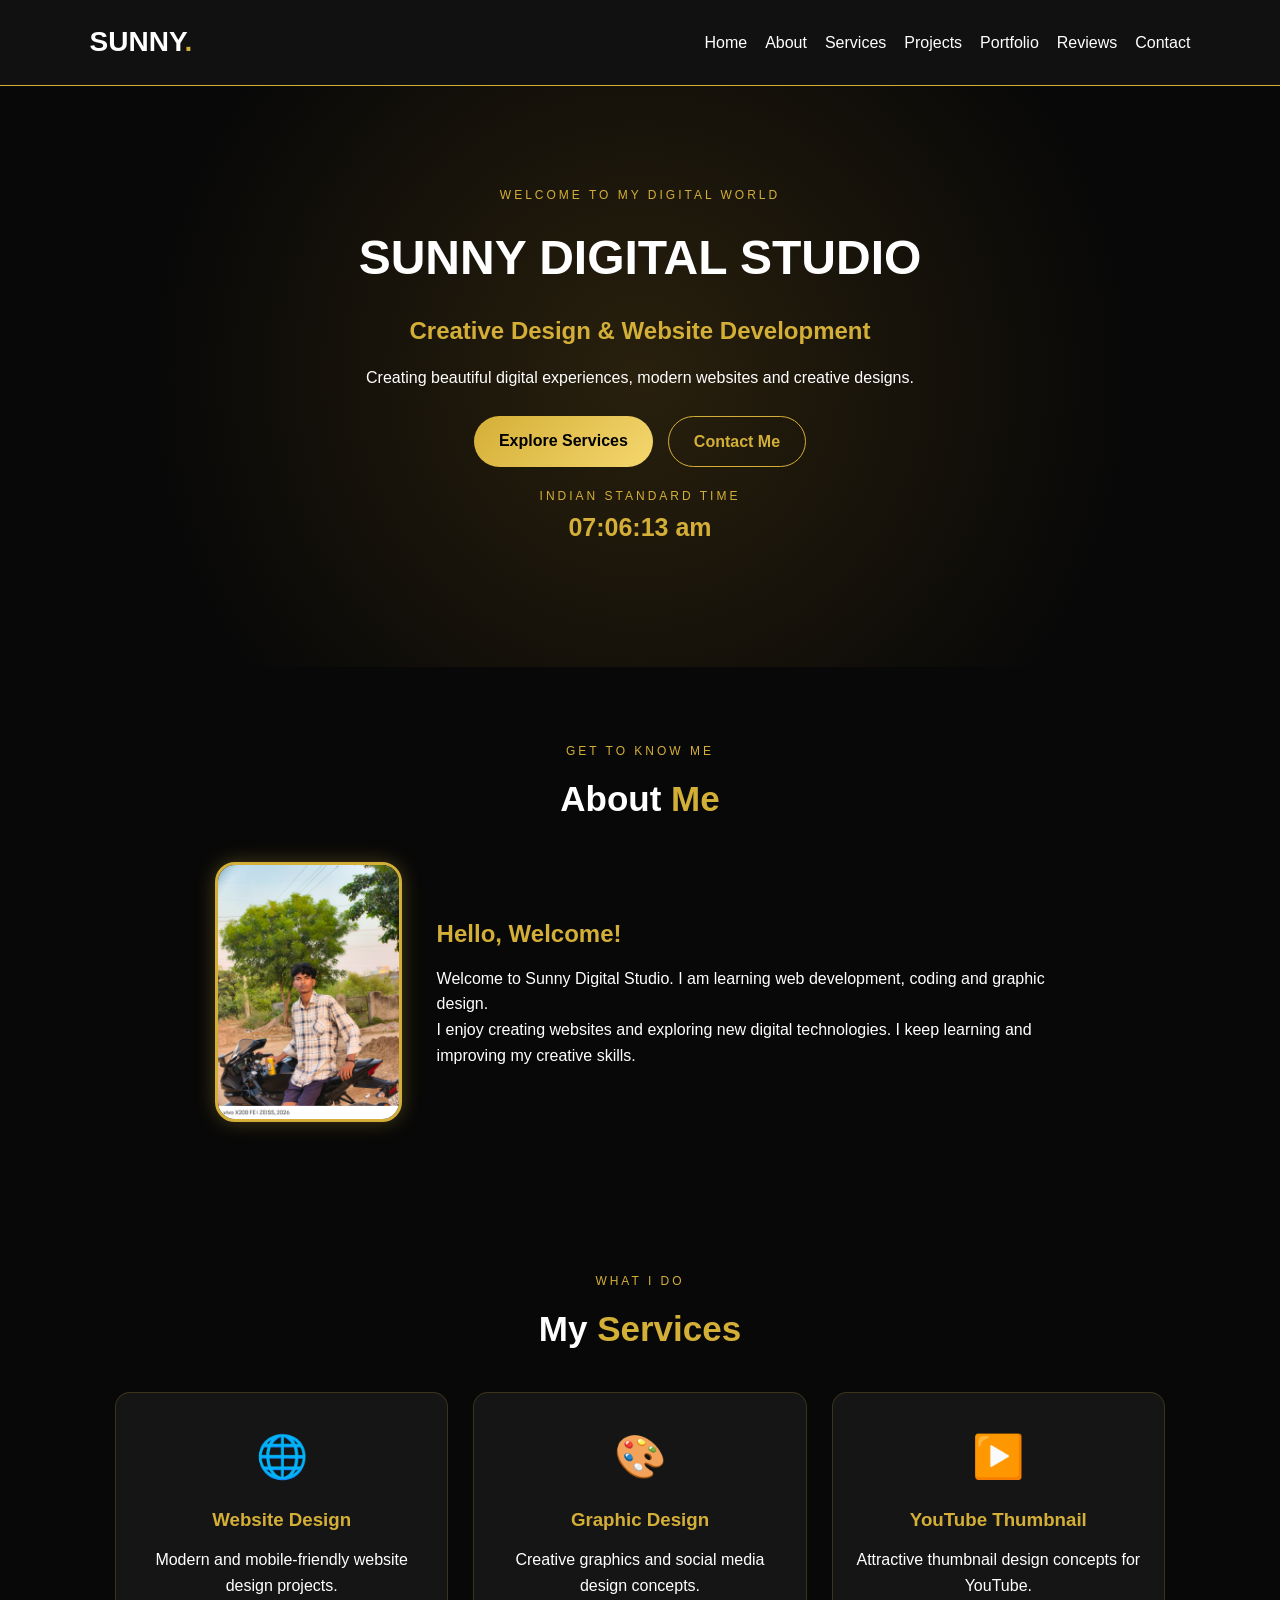
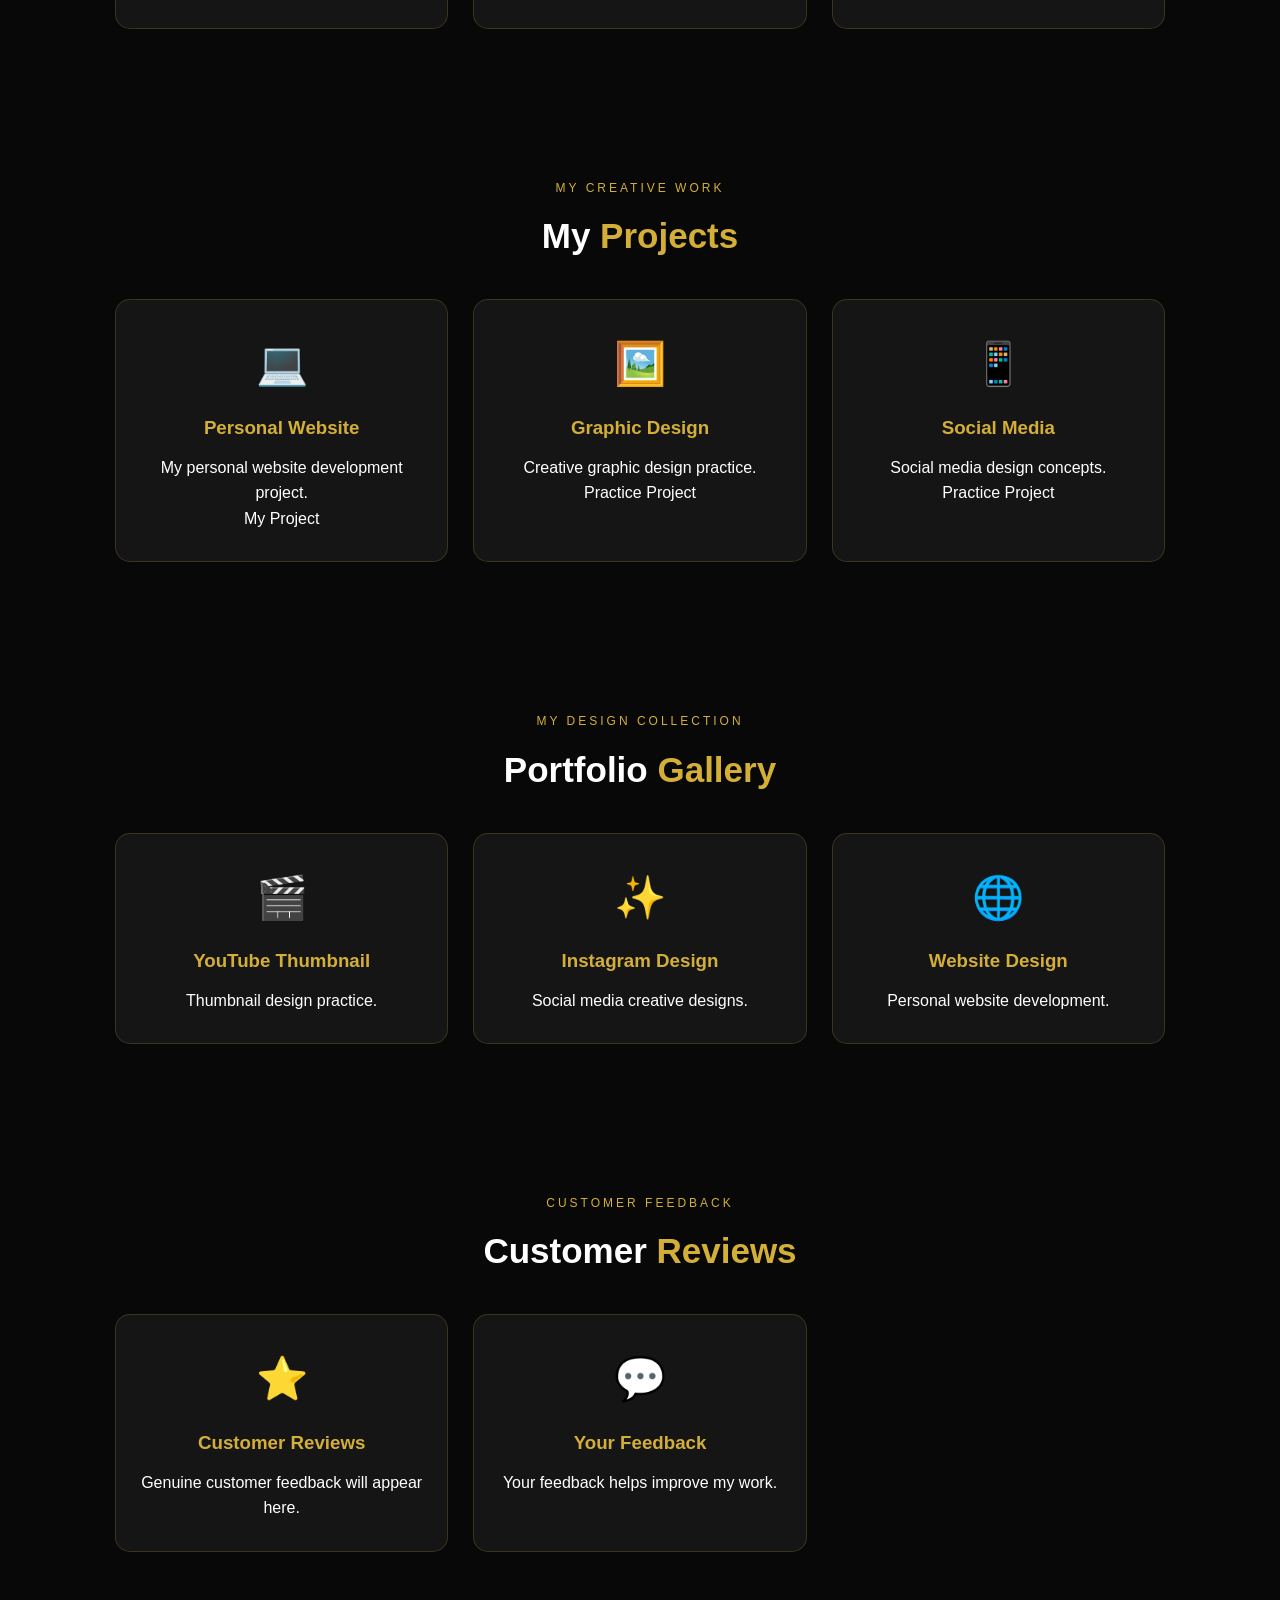
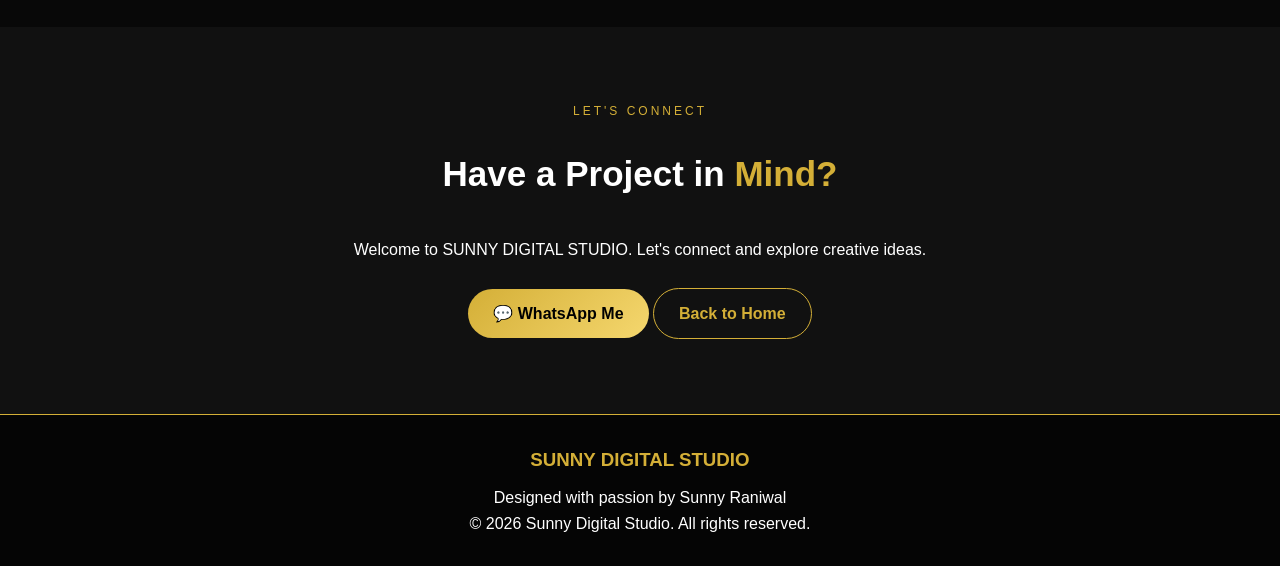
==== commit 1f3d1121: "Update index.html" ====
--- a/index.html
+++ b/index.html
@@ -5,9 +5,9 @@
     <meta charset="UTF-8">
     <meta name="viewport" content="width=device-width, initial-scale=1.0">
 
-    <title>SUNNY DIGITAL STUDIO | Website & Graphic Design</title>
-
-    <meta name="description" content="Welcome to Sunny Digital Studio. Explore website design, graphic design and creative digital projects.">
+    <title>SUNNY DIGITAL STUDIO | Creative Digital Design</title>
+
+    <meta name="description" content="Welcome to Sunny Digital Studio. Explore website design, graphic design, creative projects and digital services.">
 
     <meta name="author" content="Sunny Raniwal">
 
@@ -31,56 +31,68 @@
         </nav>
     </header>
 
-    <!-- DIGITAL CLOCK -->
-    <div class="clock-box">
-        <p>LOCAL TIME</p>
-        <h2 id="clock">00:00:00</h2>
-    </div>
-
     <!-- HOME -->
     <section class="hero" id="home">
-        <p class="tag">WELCOME TO MY DIGITAL WORLD</p>
-
-        <h1 class="welcome-text">
-            SUNNY DIGITAL STUDIO
-        </h1>
-
-        <h2>Creative Website & Graphic Design</h2>
-
-        <p>
-            I am learning and creating modern websites,
-            graphic designs and digital projects.
-        </p>
-
-        <div class="hero-buttons">
-            <a href="#services" class="gold-btn">Explore Services</a>
-            <a href="#contact" class="outline-btn">Contact Me</a>
-        </div>
+
+        <div class="hero-content">
+            <p class="tag">WELCOME TO MY DIGITAL WORLD</p>
+
+            <h1 class="welcome-text">
+                SUNNY DIGITAL STUDIO
+            </h1>
+
+            <h2>Creative Design & Website Development</h2>
+
+            <p>
+                Creating beautiful digital experiences,
+                modern websites and creative designs.
+            </p>
+
+            <div class="hero-buttons">
+                <a href="#services" class="gold-btn">
+                    Explore Services
+                </a>
+
+                <a href="#contact" class="outline-btn">
+                    Contact Me
+                </a>
+            </div>
+
+            <div class="clock-box">
+                <p>INDIAN STANDARD TIME</p>
+                <h2 id="clock">00:00:00</h2>
+            </div>
+        </div>
+
     </section>
 
     <!-- ABOUT -->
     <section class="section" id="about">
+
         <p class="tag">GET TO KNOW ME</p>
         <h2>About <span>Me</span></h2>
 
         <div class="about-content">
 
-            <img src="sunny.jpg.jpg"
-                 alt="Sunny's profile photo"
-                 class="profile-photo">
-
-            <div>
-                <h3>Hello, I am Sunny!</h3>
-
-                <p>
-                    Welcome to my personal digital studio.
-                    I enjoy learning coding, website development,
-                    graphic design and creative work.
-                </p>
-
-                <p>
-                    I am continuously improving my skills
-                    by creating new digital projects.
+            <img
+                src="sunny.jpg.jpg"
+                alt="Sunny profile photo"
+                class="profile-photo"
+            >
+
+            <div class="about-text">
+                <h3>Hello, Welcome!</h3>
+
+                <p>
+                    Welcome to Sunny Digital Studio.
+                    I am learning web development, coding
+                    and graphic design.
+                </p>
+
+                <p>
+                    I enjoy creating websites and exploring
+                    new digital technologies. I keep learning
+                    and improving my creative skills.
                 </p>
             </div>
 
@@ -89,24 +101,37 @@
 
     <!-- SERVICES -->
     <section class="section" id="services">
-        <p class="tag">WHAT I AM LEARNING</p>
+
+        <p class="tag">WHAT I DO</p>
         <h2>My <span>Services</span></h2>
 
         <div class="cards">
 
             <div class="card">
+                <div class="project-icon">🌐</div>
                 <h3>Website Design</h3>
-                <p>Modern and mobile-friendly website designs.</p>
-            </div>
-
-            <div class="card">
+                <p>
+                    Modern and mobile-friendly website
+                    design projects.
+                </p>
+            </div>
+
+            <div class="card">
+                <div class="project-icon">🎨</div>
                 <h3>Graphic Design</h3>
-                <p>Creative social media and graphic designs.</p>
-            </div>
-
-            <div class="card">
+                <p>
+                    Creative graphics and social media
+                    design concepts.
+                </p>
+            </div>
+
+            <div class="card">
+                <div class="project-icon">▶️</div>
                 <h3>YouTube Thumbnail</h3>
-                <p>Eye-catching thumbnail design concepts.</p>
+                <p>
+                    Attractive thumbnail design
+                    concepts for YouTube.
+                </p>
             </div>
 
         </div>
@@ -114,30 +139,31 @@
 
     <!-- PROJECTS -->
     <section class="section" id="projects">
+
         <p class="tag">MY CREATIVE WORK</p>
         <h2>My <span>Projects</span></h2>
 
         <div class="cards">
 
             <div class="card">
-                <div class="project-icon">🌐</div>
+                <div class="project-icon">💻</div>
                 <h3>Personal Website</h3>
-                <p>My personal website project.</p>
-                <span class="demo-label">My Project</span>
-            </div>
-
-            <div class="card">
-                <div class="project-icon">🎨</div>
+                <p>My personal website development project.</p>
+                <span class="project-label">My Project</span>
+            </div>
+
+            <div class="card">
+                <div class="project-icon">🖼️</div>
                 <h3>Graphic Design</h3>
                 <p>Creative graphic design practice.</p>
-                <span class="demo-label">Practice Project</span>
+                <span class="project-label">Practice Project</span>
             </div>
 
             <div class="card">
                 <div class="project-icon">📱</div>
-                <h3>Social Media Design</h3>
+                <h3>Social Media</h3>
                 <p>Social media design concepts.</p>
-                <span class="demo-label">Practice Project</span>
+                <span class="project-label">Practice Project</span>
             </div>
 
         </div>
@@ -145,47 +171,51 @@
 
     <!-- PORTFOLIO -->
     <section class="section" id="gallery">
+
         <p class="tag">MY DESIGN COLLECTION</p>
         <h2>Portfolio <span>Gallery</span></h2>
 
         <div class="cards">
 
             <div class="card gallery-card">
-                <div class="project-icon">🖼️</div>
-                <h3>Thumbnail Design</h3>
-                <p>YouTube thumbnail practice.</p>
+                <div class="project-icon">🎬</div>
+                <h3>YouTube Thumbnail</h3>
+                <p>Thumbnail design practice.</p>
             </div>
 
             <div class="card gallery-card">
                 <div class="project-icon">✨</div>
-                <h3>Social Media Post</h3>
-                <p>Instagram post design practice.</p>
+                <h3>Instagram Design</h3>
+                <p>Social media creative designs.</p>
             </div>
 
             <div class="card gallery-card">
-                <div class="project-icon">💻</div>
+                <div class="project-icon">🌐</div>
                 <h3>Website Design</h3>
-                <p>My website development project.</p>
-            </div>
-
-        </div>
-    </section>
-
-    <!-- CUSTOMER REVIEWS -->
+                <p>Personal website development.</p>
+            </div>
+
+        </div>
+    </section>
+
+    <!-- REVIEWS -->
     <section class="section" id="reviews">
+
         <p class="tag">CUSTOMER FEEDBACK</p>
         <h2>Customer <span>Reviews</span></h2>
 
         <div class="cards">
 
             <div class="card">
-                <h3>⭐⭐⭐⭐⭐</h3>
-                <p>Genuine customer reviews will appear here.</p>
-            </div>
-
-            <div class="card">
-                <h3>YOUR FEEDBACK</h3>
-                <p>Your feedback will help improve my work.</p>
+                <div class="project-icon">⭐</div>
+                <h3>Customer Reviews</h3>
+                <p>Genuine customer feedback will appear here.</p>
+            </div>
+
+            <div class="card">
+                <div class="project-icon">💬</div>
+                <h3>Your Feedback</h3>
+                <p>Your feedback helps improve my work.</p>
             </div>
 
         </div>
@@ -193,20 +223,33 @@
 
     <!-- CONTACT -->
     <section class="section contact" id="contact">
+
         <p class="tag">LET'S CONNECT</p>
+
         <h2>Have a Project in <span>Mind?</span></h2>
 
         <p>
-            Thanks for visiting SUNNY DIGITAL STUDIO.
-            More creative projects are coming soon!
+            Welcome to SUNNY DIGITAL STUDIO.
+            Let's connect and explore creative ideas.
         </p>
-<a href="https://wa.me/917742163642"
-   class="gold-btn"
-   target="_blank"
-   rel="noopener noreferrer">
-   WhatsApp Me
-</a>
-        <a href="#home" class="gold-btn">Back to Home</a>
+
+        <div class="contact-buttons">
+
+            <a
+                href="https://wa.me/917742163642"
+                class="gold-btn"
+                target="_blank"
+                rel="noopener noreferrer"
+            >
+                💬 WhatsApp Me
+            </a>
+
+            <a href="#home" class="outline-btn">
+                Back to Home
+            </a>
+
+        </div>
+
     </section>
 
     <!-- FOOTER -->
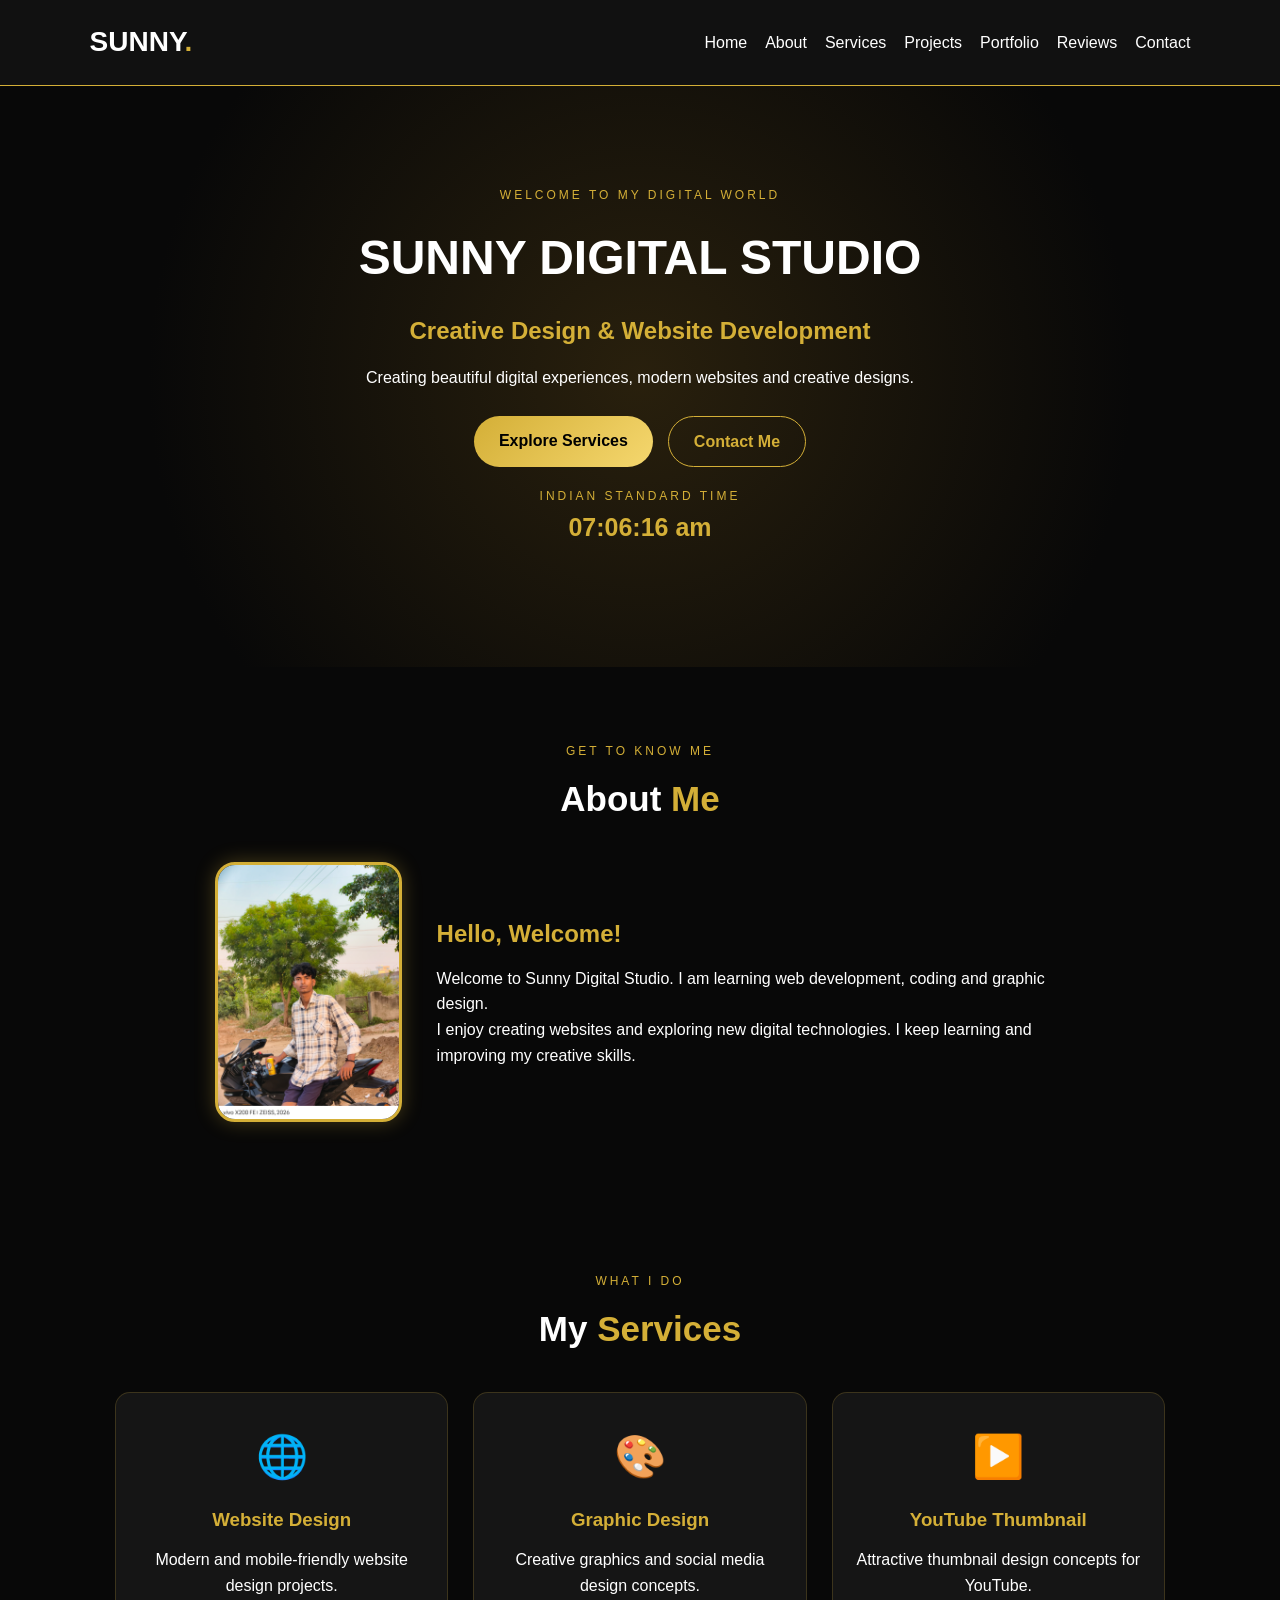
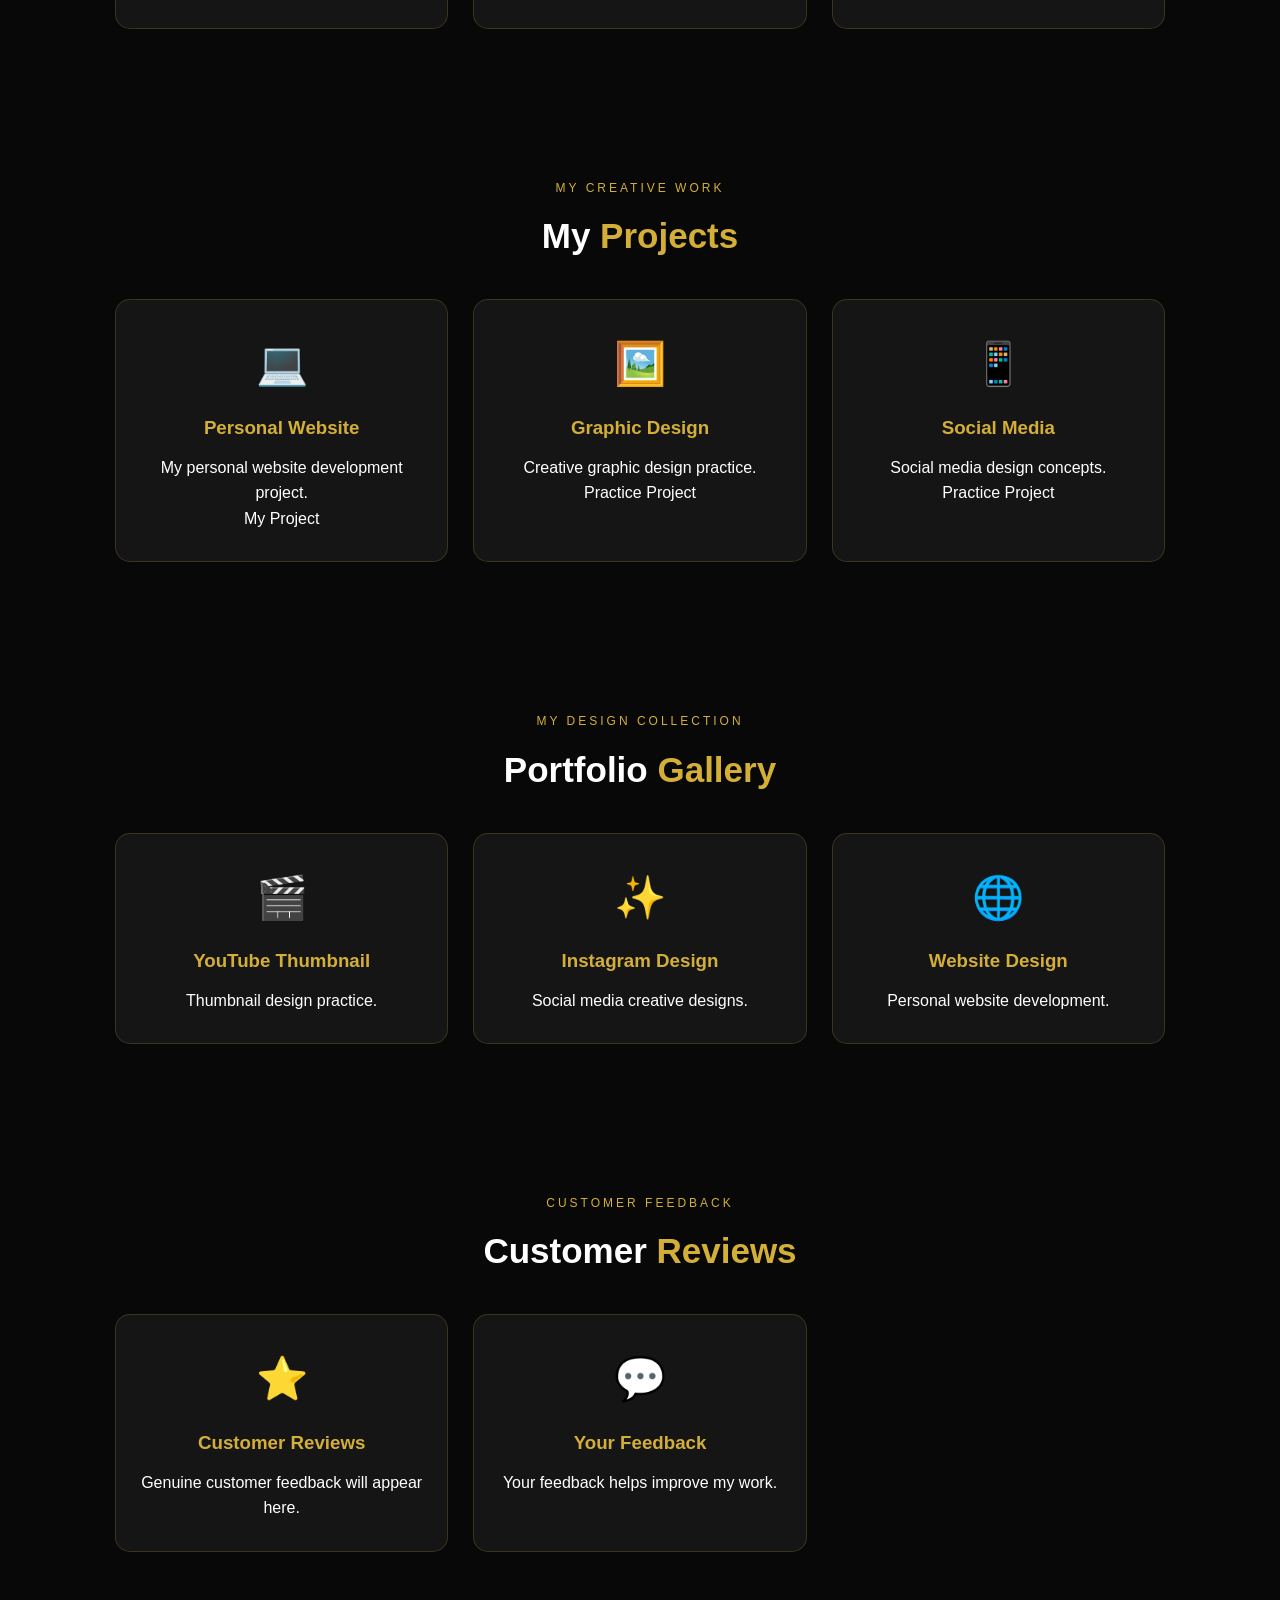
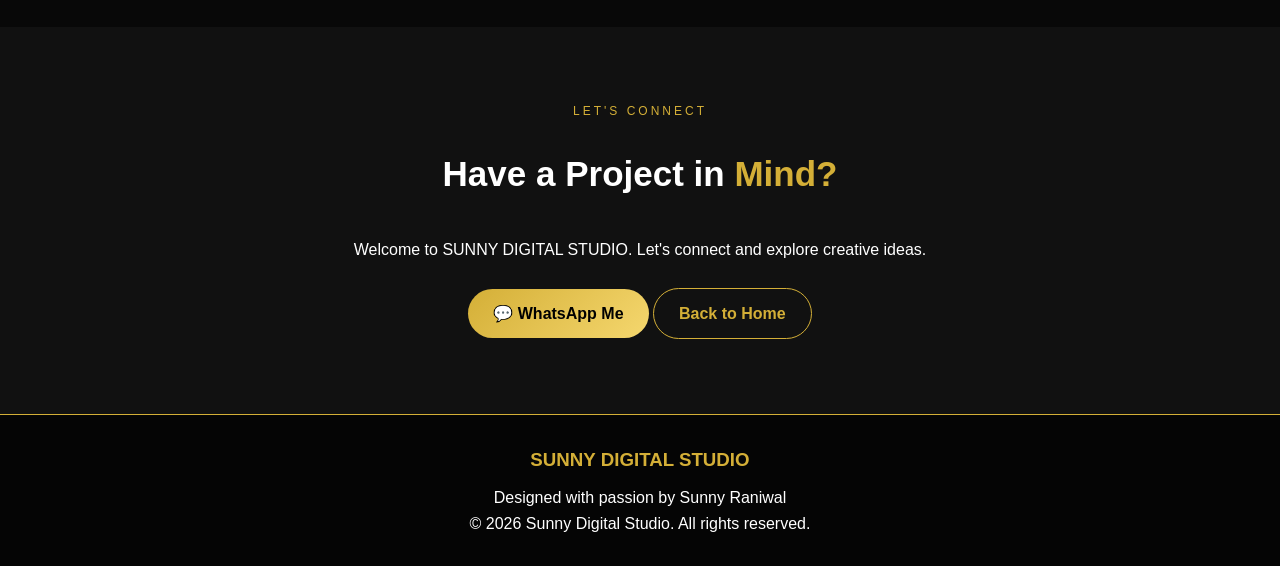
==== commit 79cd06d9: "Update index.html" ====
--- a/index.html
+++ b/index.html
@@ -15,7 +15,7 @@
 </head>
 
 <body>
-
+<div id="progressBar"></div>
     <!-- HEADER -->
     <header class="header">
         <a href="#home" class="logo">SUNNY<span>.</span></a>
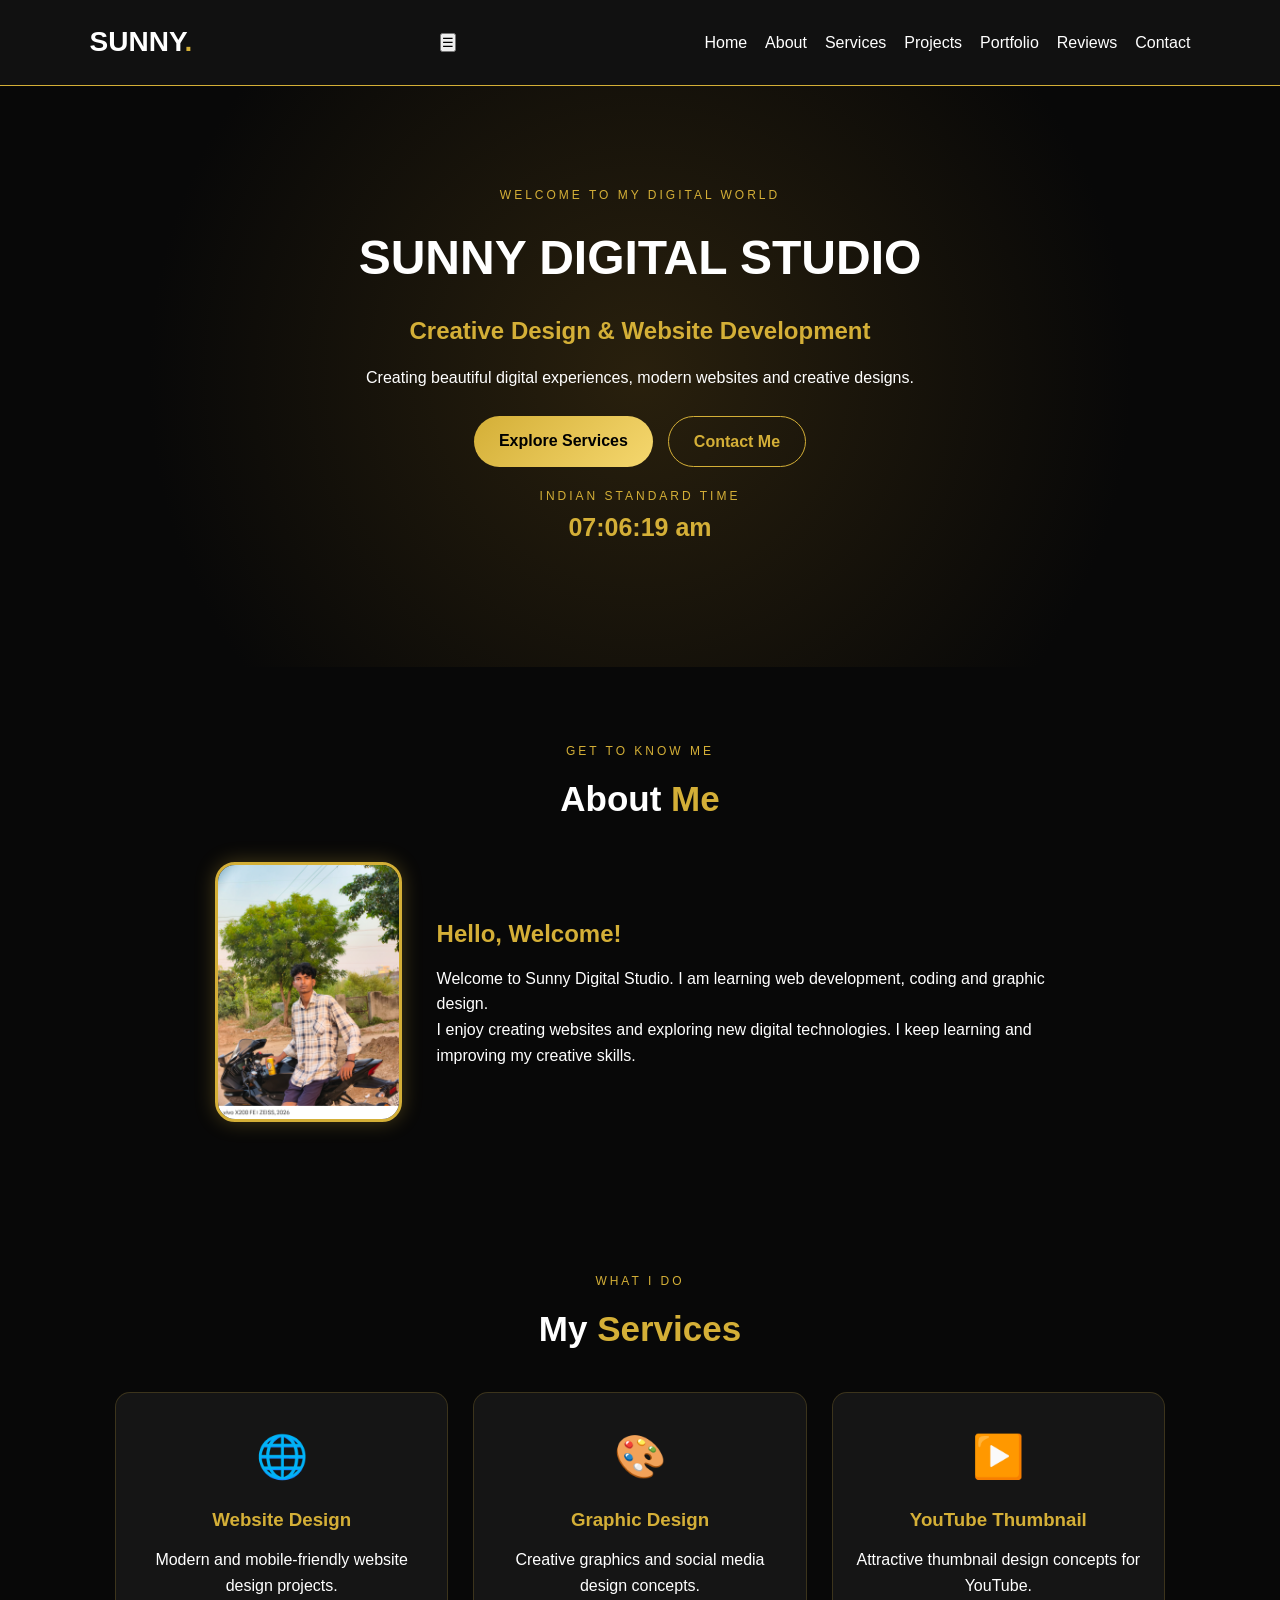
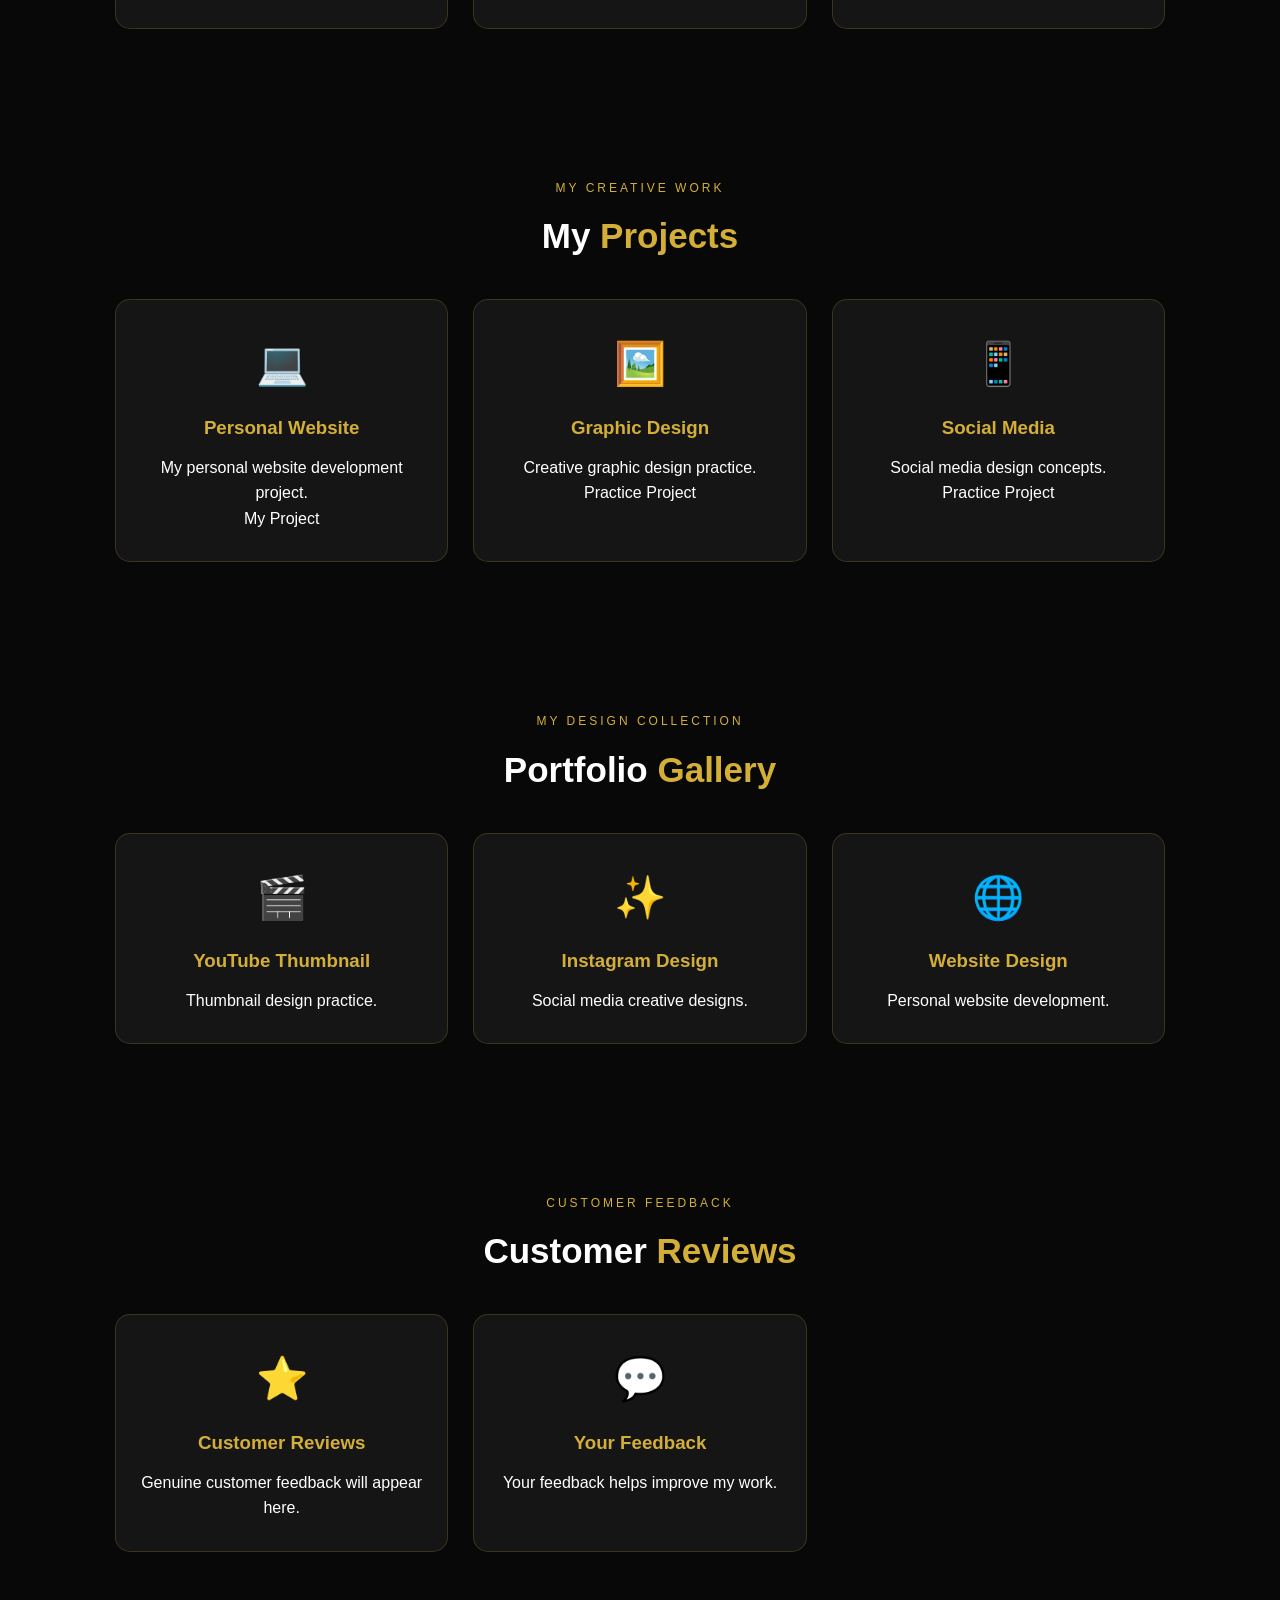
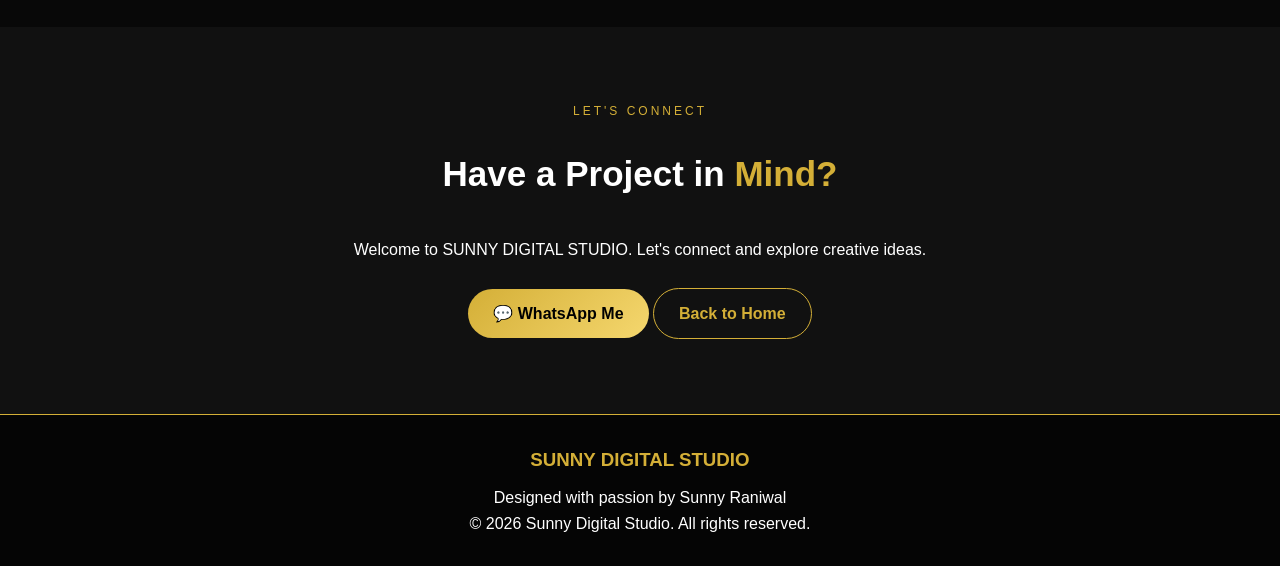
==== commit 5bb3fd25: "Update index.html" ====
--- a/index.html
+++ b/index.html
@@ -20,15 +20,17 @@
     <header class="header">
         <a href="#home" class="logo">SUNNY<span>.</span></a>
 
-        <nav>
-            <a href="#home">Home</a>
-            <a href="#about">About</a>
-            <a href="#services">Services</a>
-            <a href="#projects">Projects</a>
-            <a href="#gallery">Portfolio</a>
-            <a href="#reviews">Reviews</a>
-            <a href="#contact">Contact</a>
-        </nav>
+        <button id="menuBtn" class="menu-btn">☰</button>
+
+<nav id="mobileNav">
+    <a href="#home">Home</a>
+    <a href="#about">About</a>
+    <a href="#services">Services</a>
+    <a href="#projects">Projects</a>
+    <a href="#gallery">Portfolio</a>
+    <a href="#reviews">Reviews</a>
+    <a href="#contact">Contact</a>
+</nav>
     </header>
 
     <!-- HOME -->
--- a/style.css
+++ b/style.css
@@ -335,3 +335,23 @@
         height: 230px;
     }
 }
+#progressBar {
+    position: fixed;
+    top: 0;
+    left: 0;
+    width: 0%;
+    height: 5px;
+    background: linear-gradient(90deg, #d4af37, #fff2a8);
+    z-index: 9999;
+    transition: width 0.1s;
+}
+.reveal {
+    opacity: 0;
+    transform: translateY(35px);
+    transition: all 0.8s ease;
+}
+
+.reveal.active {
+    opacity: 1;
+    transform: translateY(0);
+}
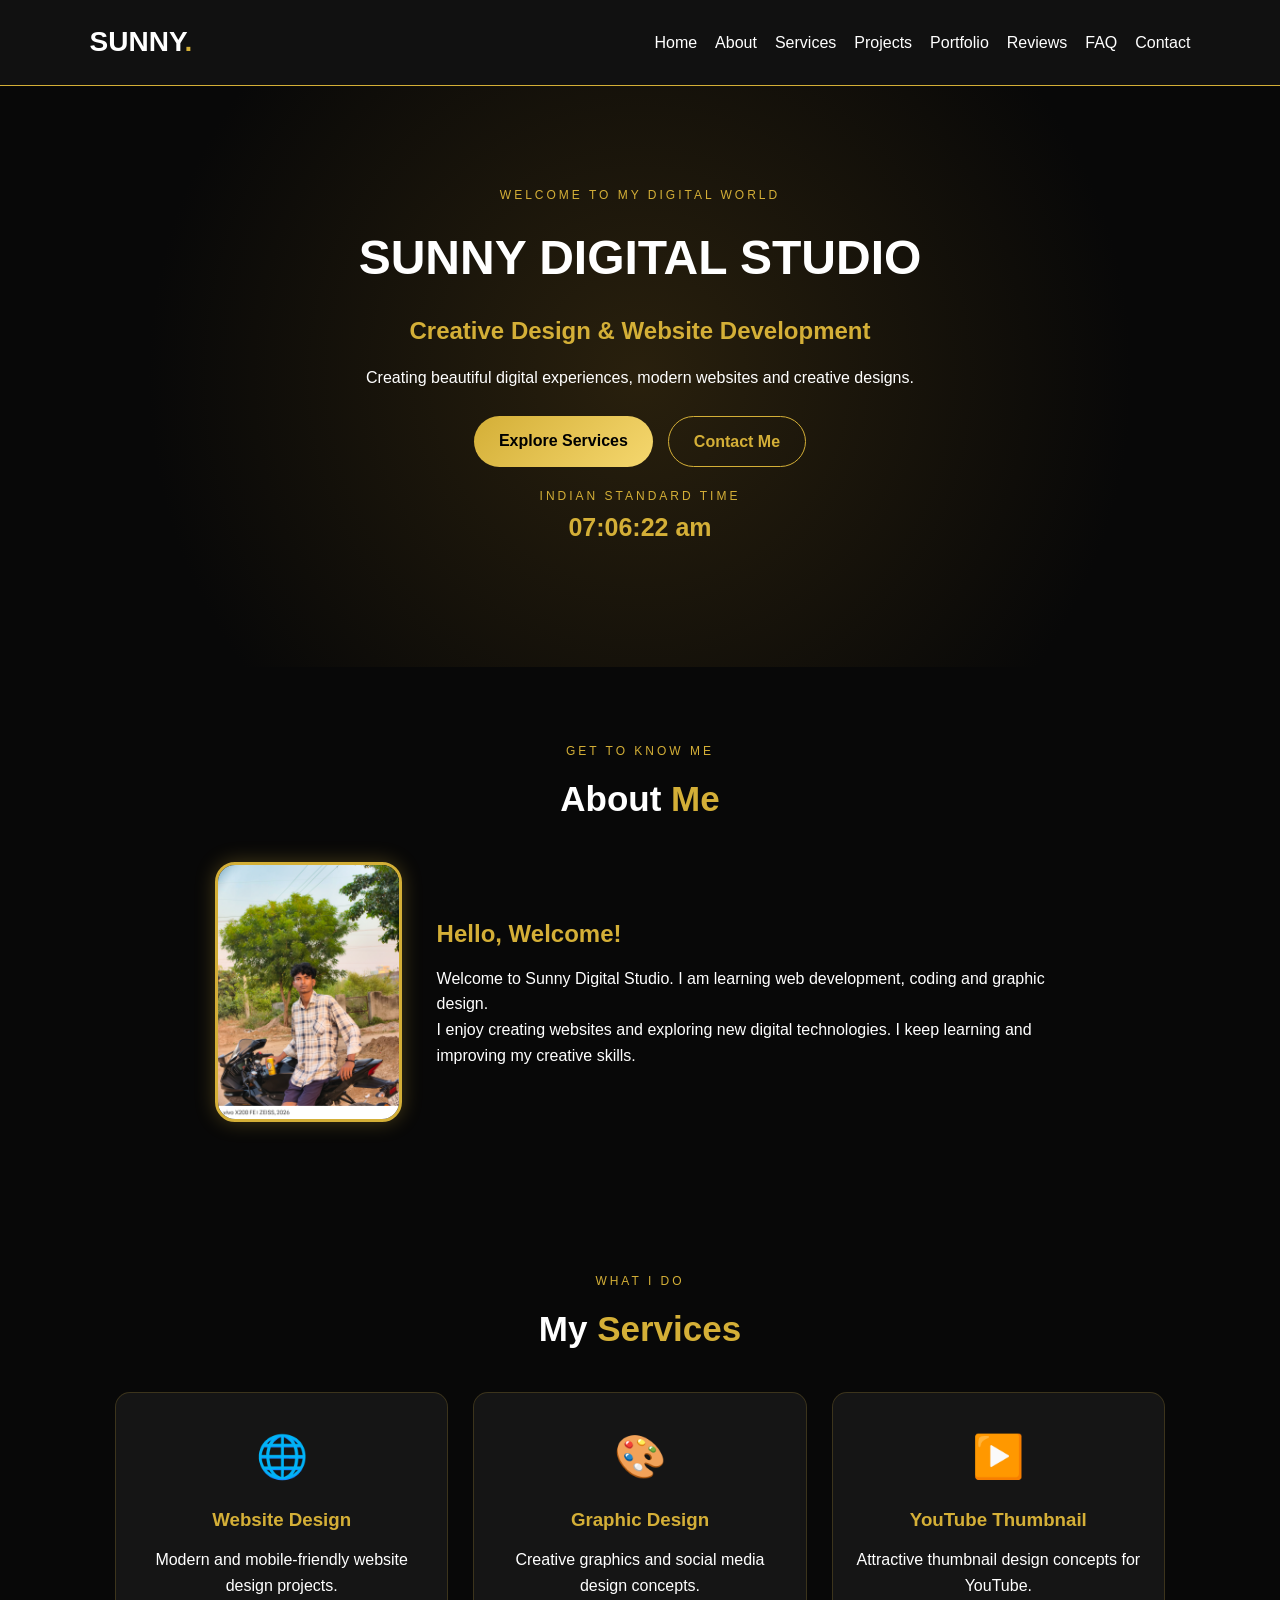
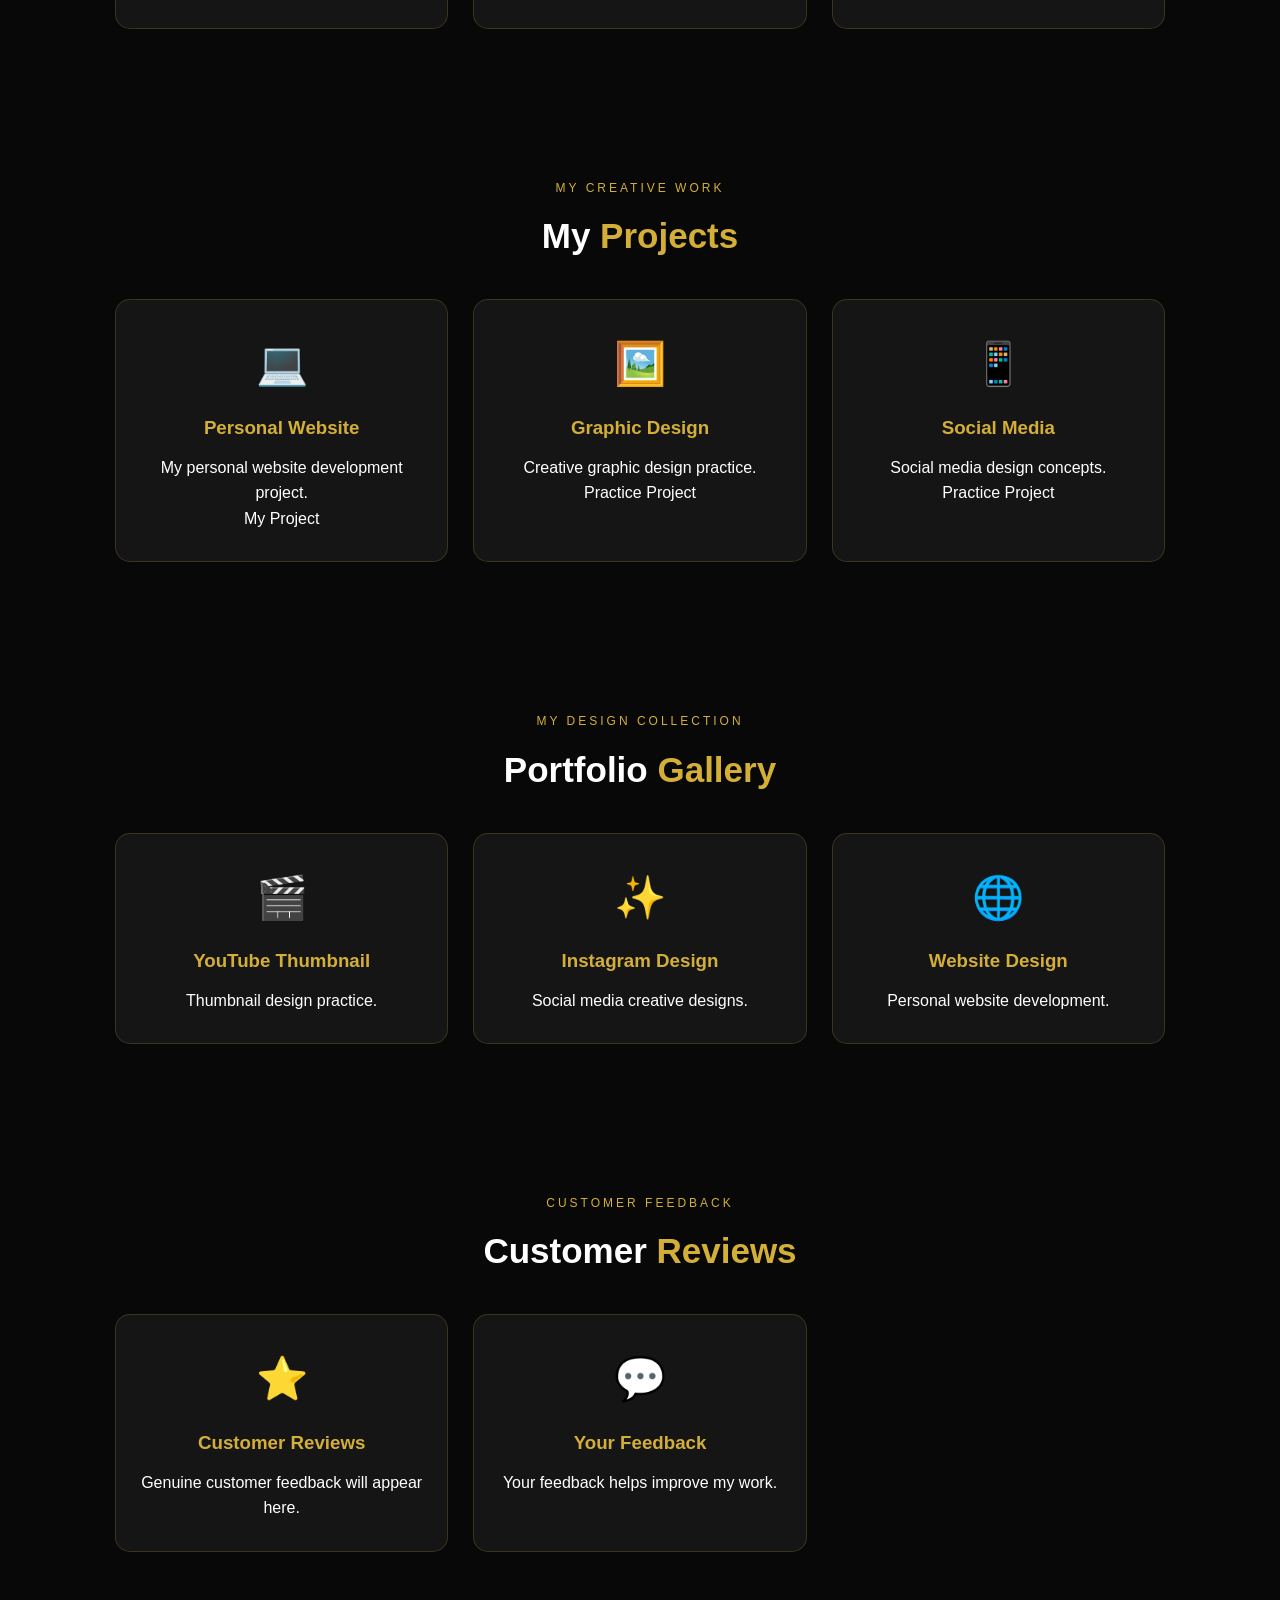
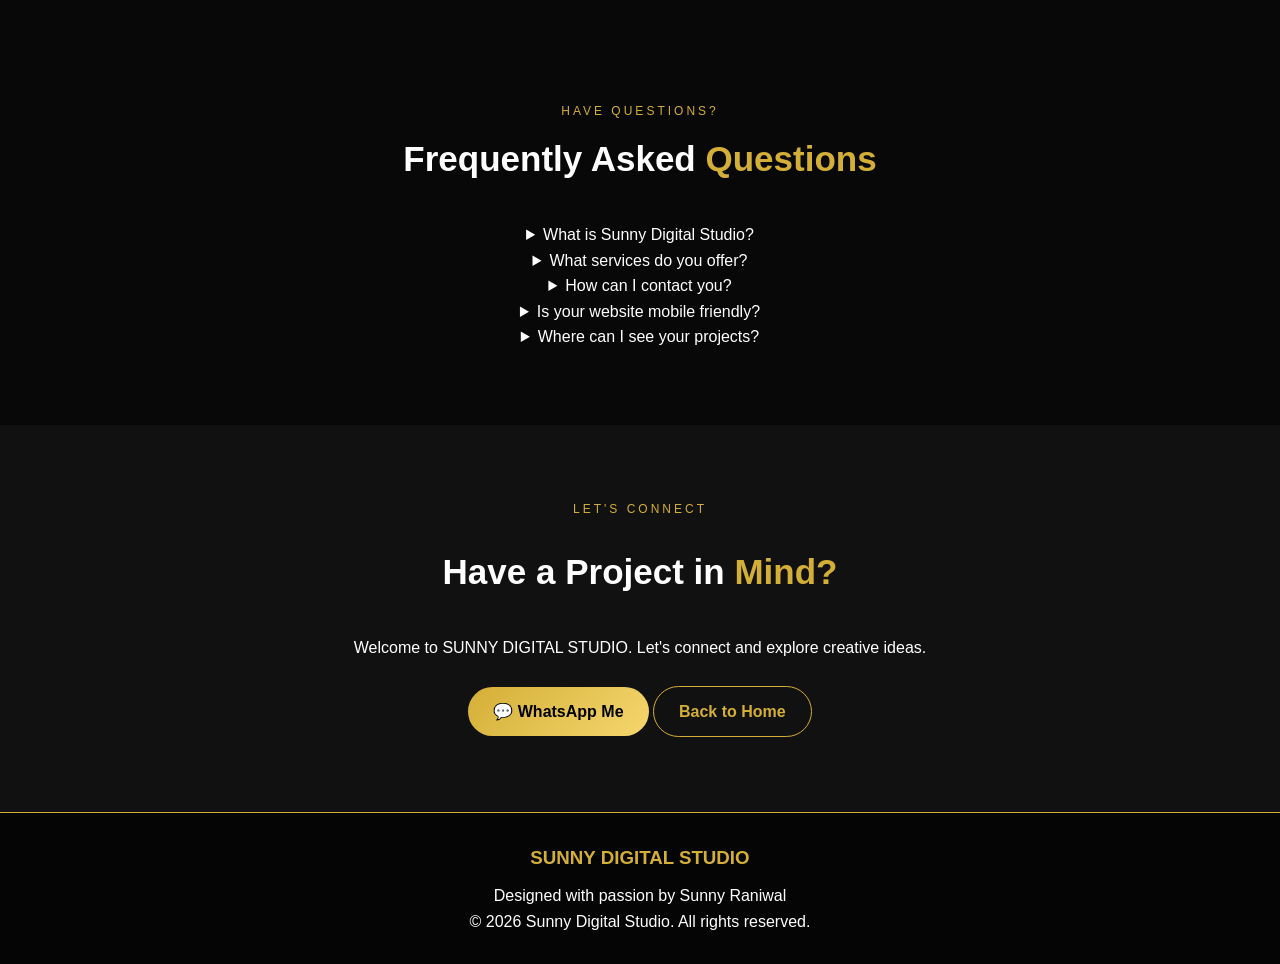
==== commit 859a27ee: "Update index.html" ====
--- a/index.html
+++ b/index.html
@@ -5,9 +5,9 @@
     <meta charset="UTF-8">
     <meta name="viewport" content="width=device-width, initial-scale=1.0">
 
-    <title>SUNNY DIGITAL STUDIO | Creative Digital Design</title>
-
-    <meta name="description" content="Welcome to Sunny Digital Studio. Explore website design, graphic design, creative projects and digital services.">
+    <title>SUNNY DIGITAL STUDIO | Official Website</title>
+
+    <meta name="description" content="Welcome to Sunny Digital Studio. Explore creative website design, graphic design and digital projects.">
 
     <meta name="author" content="Sunny Raniwal">
 
@@ -15,258 +15,342 @@
 </head>
 
 <body>
+
+<!-- SCROLL PROGRESS BAR -->
 <div id="progressBar"></div>
-    <!-- HEADER -->
-    <header class="header">
-        <a href="#home" class="logo">SUNNY<span>.</span></a>
-
-        <button id="menuBtn" class="menu-btn">☰</button>
-
-<nav id="mobileNav">
-    <a href="#home">Home</a>
-    <a href="#about">About</a>
-    <a href="#services">Services</a>
-    <a href="#projects">Projects</a>
-    <a href="#gallery">Portfolio</a>
-    <a href="#reviews">Reviews</a>
-    <a href="#contact">Contact</a>
-</nav>
-    </header>
-
-    <!-- HOME -->
-    <section class="hero" id="home">
-
-        <div class="hero-content">
-            <p class="tag">WELCOME TO MY DIGITAL WORLD</p>
-
-            <h1 class="welcome-text">
-                SUNNY DIGITAL STUDIO
-            </h1>
-
-            <h2>Creative Design & Website Development</h2>
-
-            <p>
-                Creating beautiful digital experiences,
-                modern websites and creative designs.
-            </p>
-
-            <div class="hero-buttons">
-                <a href="#services" class="gold-btn">
-                    Explore Services
-                </a>
-
-                <a href="#contact" class="outline-btn">
-                    Contact Me
-                </a>
-            </div>
-
-            <div class="clock-box">
-                <p>INDIAN STANDARD TIME</p>
-                <h2 id="clock">00:00:00</h2>
-            </div>
-        </div>
-
-    </section>
-
-    <!-- ABOUT -->
-    <section class="section" id="about">
-
-        <p class="tag">GET TO KNOW ME</p>
-        <h2>About <span>Me</span></h2>
-
-        <div class="about-content">
-
-            <img
-                src="sunny.jpg.jpg"
-                alt="Sunny profile photo"
-                class="profile-photo"
-            >
-
-            <div class="about-text">
-                <h3>Hello, Welcome!</h3>
-
-                <p>
-                    Welcome to Sunny Digital Studio.
-                    I am learning web development, coding
-                    and graphic design.
-                </p>
-
-                <p>
-                    I enjoy creating websites and exploring
-                    new digital technologies. I keep learning
-                    and improving my creative skills.
-                </p>
-            </div>
-
-        </div>
-    </section>
-
-    <!-- SERVICES -->
-    <section class="section" id="services">
-
-        <p class="tag">WHAT I DO</p>
-        <h2>My <span>Services</span></h2>
-
-        <div class="cards">
-
-            <div class="card">
-                <div class="project-icon">🌐</div>
-                <h3>Website Design</h3>
-                <p>
-                    Modern and mobile-friendly website
-                    design projects.
-                </p>
-            </div>
-
-            <div class="card">
-                <div class="project-icon">🎨</div>
-                <h3>Graphic Design</h3>
-                <p>
-                    Creative graphics and social media
-                    design concepts.
-                </p>
-            </div>
-
-            <div class="card">
-                <div class="project-icon">▶️</div>
-                <h3>YouTube Thumbnail</h3>
-                <p>
-                    Attractive thumbnail design
-                    concepts for YouTube.
-                </p>
-            </div>
-
-        </div>
-    </section>
-
-    <!-- PROJECTS -->
-    <section class="section" id="projects">
-
-        <p class="tag">MY CREATIVE WORK</p>
-        <h2>My <span>Projects</span></h2>
-
-        <div class="cards">
-
-            <div class="card">
-                <div class="project-icon">💻</div>
-                <h3>Personal Website</h3>
-                <p>My personal website development project.</p>
-                <span class="project-label">My Project</span>
-            </div>
-
-            <div class="card">
-                <div class="project-icon">🖼️</div>
-                <h3>Graphic Design</h3>
-                <p>Creative graphic design practice.</p>
-                <span class="project-label">Practice Project</span>
-            </div>
-
-            <div class="card">
-                <div class="project-icon">📱</div>
-                <h3>Social Media</h3>
-                <p>Social media design concepts.</p>
-                <span class="project-label">Practice Project</span>
-            </div>
-
-        </div>
-    </section>
-
-    <!-- PORTFOLIO -->
-    <section class="section" id="gallery">
-
-        <p class="tag">MY DESIGN COLLECTION</p>
-        <h2>Portfolio <span>Gallery</span></h2>
-
-        <div class="cards">
-
-            <div class="card gallery-card">
-                <div class="project-icon">🎬</div>
-                <h3>YouTube Thumbnail</h3>
-                <p>Thumbnail design practice.</p>
-            </div>
-
-            <div class="card gallery-card">
-                <div class="project-icon">✨</div>
-                <h3>Instagram Design</h3>
-                <p>Social media creative designs.</p>
-            </div>
-
-            <div class="card gallery-card">
-                <div class="project-icon">🌐</div>
-                <h3>Website Design</h3>
-                <p>Personal website development.</p>
-            </div>
-
-        </div>
-    </section>
-
-    <!-- REVIEWS -->
-    <section class="section" id="reviews">
-
-        <p class="tag">CUSTOMER FEEDBACK</p>
-        <h2>Customer <span>Reviews</span></h2>
-
-        <div class="cards">
-
-            <div class="card">
-                <div class="project-icon">⭐</div>
-                <h3>Customer Reviews</h3>
-                <p>Genuine customer feedback will appear here.</p>
-            </div>
-
-            <div class="card">
-                <div class="project-icon">💬</div>
-                <h3>Your Feedback</h3>
-                <p>Your feedback helps improve my work.</p>
-            </div>
-
-        </div>
-    </section>
-
-    <!-- CONTACT -->
-    <section class="section contact" id="contact">
-
-        <p class="tag">LET'S CONNECT</p>
-
-        <h2>Have a Project in <span>Mind?</span></h2>
+
+<!-- HEADER -->
+<header class="header">
+
+    <a href="#home" class="logo">SUNNY<span>.</span></a>
+
+    <button id="menuBtn" class="menu-btn"
+        aria-label="Open navigation menu"
+        aria-expanded="false"
+        aria-controls="mobileNav">
+        ☰
+    </button>
+
+    <nav id="mobileNav">
+        <a href="#home">Home</a>
+        <a href="#about">About</a>
+        <a href="#services">Services</a>
+        <a href="#projects">Projects</a>
+        <a href="#gallery">Portfolio</a>
+        <a href="#reviews">Reviews</a>
+        <a href="#faq">FAQ</a>
+        <a href="#contact">Contact</a>
+    </nav>
+
+</header>
+
+<!-- HOME -->
+<section class="hero" id="home">
+
+    <div class="hero-content">
+
+        <p class="tag">WELCOME TO MY DIGITAL WORLD</p>
+
+        <h1 class="welcome-text">
+            SUNNY DIGITAL STUDIO
+        </h1>
+
+        <h2>Creative Design & Website Development</h2>
 
         <p>
-            Welcome to SUNNY DIGITAL STUDIO.
-            Let's connect and explore creative ideas.
+            Creating beautiful digital experiences,
+            modern websites and creative designs.
         </p>
 
-        <div class="contact-buttons">
-
-            <a
-                href="https://wa.me/917742163642"
-                class="gold-btn"
-                target="_blank"
-                rel="noopener noreferrer"
-            >
-                💬 WhatsApp Me
+        <div class="hero-buttons">
+
+            <a href="#services" class="gold-btn">
+                Explore Services
             </a>
 
-            <a href="#home" class="outline-btn">
-                Back to Home
+            <a href="#contact" class="outline-btn">
+                Contact Me
             </a>
 
         </div>
 
-    </section>
-
-    <!-- FOOTER -->
-    <footer>
-        <h3>SUNNY DIGITAL STUDIO</h3>
-        <p>Designed with passion by Sunny Raniwal</p>
-        <p>© 2026 Sunny Digital Studio. All rights reserved.</p>
-    </footer>
-
-    <!-- BACK TO TOP -->
-    <button id="topBtn" onclick="backToTop()">
-        ⬆ Back to Top
-    </button>
-
-    <script src="script.js"></script>
+        <div class="clock-box">
+            <p>INDIAN STANDARD TIME</p>
+            <h2 id="clock">00:00:00</h2>
+        </div>
+
+    </div>
+
+</section>
+
+<!-- ABOUT -->
+<section class="section" id="about">
+
+    <p class="tag">GET TO KNOW ME</p>
+
+    <h2>About <span>Me</span></h2>
+
+    <div class="about-content">
+
+        <img
+            src="sunny.jpg.jpg"
+            alt="Sunny profile photo"
+            class="profile-photo"
+        >
+
+        <div class="about-text">
+
+            <h3>Hello, Welcome!</h3>
+
+            <p>
+                Welcome to Sunny Digital Studio.
+                I am learning web development, coding
+                and graphic design.
+            </p>
+
+            <p>
+                I enjoy creating websites and exploring
+                new digital technologies. I keep learning
+                and improving my creative skills.
+            </p>
+
+        </div>
+
+    </div>
+
+</section>
+
+<!-- SERVICES -->
+<section class="section" id="services">
+
+    <p class="tag">WHAT I DO</p>
+
+    <h2>My <span>Services</span></h2>
+
+    <div class="cards">
+
+        <div class="card">
+            <div class="project-icon">🌐</div>
+            <h3>Website Design</h3>
+            <p>
+                Modern and mobile-friendly website
+                design projects.
+            </p>
+        </div>
+
+        <div class="card">
+            <div class="project-icon">🎨</div>
+            <h3>Graphic Design</h3>
+            <p>
+                Creative graphics and social media
+                design concepts.
+            </p>
+        </div>
+
+        <div class="card">
+            <div class="project-icon">▶️</div>
+            <h3>YouTube Thumbnail</h3>
+            <p>
+                Attractive thumbnail design
+                concepts for YouTube.
+            </p>
+        </div>
+
+    </div>
+
+</section>
+
+<!-- PROJECTS -->
+<section class="section" id="projects">
+
+    <p class="tag">MY CREATIVE WORK</p>
+
+    <h2>My <span>Projects</span></h2>
+
+    <div class="cards">
+
+        <div class="card">
+            <div class="project-icon">💻</div>
+            <h3>Personal Website</h3>
+            <p>My personal website development project.</p>
+            <span class="project-label">My Project</span>
+        </div>
+
+        <div class="card">
+            <div class="project-icon">🖼️</div>
+            <h3>Graphic Design</h3>
+            <p>Creative graphic design practice.</p>
+            <span class="project-label">Practice Project</span>
+        </div>
+
+        <div class="card">
+            <div class="project-icon">📱</div>
+            <h3>Social Media</h3>
+            <p>Social media design concepts.</p>
+            <span class="project-label">Practice Project</span>
+        </div>
+
+    </div>
+
+</section>
+
+<!-- PORTFOLIO -->
+<section class="section" id="gallery">
+
+    <p class="tag">MY DESIGN COLLECTION</p>
+
+    <h2>Portfolio <span>Gallery</span></h2>
+
+    <div class="cards">
+
+        <div class="card">
+            <div class="project-icon">🎬</div>
+            <h3>YouTube Thumbnail</h3>
+            <p>Thumbnail design practice.</p>
+        </div>
+
+        <div class="card">
+            <div class="project-icon">✨</div>
+            <h3>Instagram Design</h3>
+            <p>Social media creative designs.</p>
+        </div>
+
+        <div class="card">
+            <div class="project-icon">🌐</div>
+            <h3>Website Design</h3>
+            <p>Personal website development.</p>
+        </div>
+
+    </div>
+
+</section>
+
+<!-- REVIEWS -->
+<section class="section" id="reviews">
+
+    <p class="tag">CUSTOMER FEEDBACK</p>
+
+    <h2>Customer <span>Reviews</span></h2>
+
+    <div class="cards">
+
+        <div class="card">
+            <div class="project-icon">⭐</div>
+            <h3>Customer Reviews</h3>
+            <p>Genuine customer feedback will appear here.</p>
+        </div>
+
+        <div class="card">
+            <div class="project-icon">💬</div>
+            <h3>Your Feedback</h3>
+            <p>Your feedback helps improve my work.</p>
+        </div>
+
+    </div>
+
+</section>
+
+<!-- FAQ -->
+<section class="section" id="faq">
+
+    <p class="tag">HAVE QUESTIONS?</p>
+
+    <h2>Frequently Asked <span>Questions</span></h2>
+
+    <div class="faq-container">
+
+        <details class="faq-item">
+            <summary>What is Sunny Digital Studio?</summary>
+            <p>
+                Sunny Digital Studio is my personal
+                website and creative portfolio.
+            </p>
+        </details>
+
+        <details class="faq-item">
+            <summary>What services do you offer?</summary>
+            <p>
+                Website design, graphic design
+                and YouTube thumbnail concepts.
+            </p>
+        </details>
+
+        <details class="faq-item">
+            <summary>How can I contact you?</summary>
+            <p>
+                You can contact me through the
+                WhatsApp button.
+            </p>
+        </details>
+
+        <details class="faq-item">
+            <summary>Is your website mobile friendly?</summary>
+            <p>
+                Yes, the website is designed
+                for mobile and desktop screens.
+            </p>
+        </details>
+
+        <details class="faq-item">
+            <summary>Where can I see your projects?</summary>
+            <p>
+                Visit the Projects and Portfolio
+                sections of this website.
+            </p>
+        </details>
+
+    </div>
+
+</section>
+
+<!-- CONTACT -->
+<section class="section contact" id="contact">
+
+    <p class="tag">LET'S CONNECT</p>
+
+    <h2>Have a Project in <span>Mind?</span></h2>
+
+    <p>
+        Welcome to SUNNY DIGITAL STUDIO.
+        Let's connect and explore creative ideas.
+    </p>
+
+    <div class="contact-buttons">
+
+        <a
+            href="https://wa.me/91XXXXXXXXXX"
+            class="gold-btn"
+            target="_blank"
+            rel="noopener noreferrer"
+        >
+            💬 WhatsApp Me
+        </a>
+
+        <a href="#home" class="outline-btn">
+            Back to Home
+        </a>
+
+    </div>
+
+</section>
+
+<!-- FOOTER -->
+<footer>
+
+    <h3>SUNNY DIGITAL STUDIO</h3>
+
+    <p>Designed with passion by Sunny Raniwal</p>
+
+    <p>© 2026 Sunny Digital Studio. All rights reserved.</p>
+
+</footer>
+
+<!-- BACK TO TOP -->
+<button id="topBtn" onclick="backToTop()">
+    ⬆ Back to Top
+</button>
+
+<script src="script.js"></script>
 
 </body>
 </html>
--- a/style.css
+++ b/style.css
@@ -355,3 +355,35 @@
     opacity: 1;
     transform: translateY(0);
 }
+/* MOBILE MENU BUTTON */
+
+.menu-btn {
+    display: none;
+    background: #d4af37;
+    color: #000;
+    border: none;
+    padding: 10px 16px;
+    border-radius: 8px;
+    font-size: 24px;
+    cursor: pointer;
+}
+
+@media (max-width: 768px) {
+
+    .menu-btn {
+        display: block;
+    }
+
+    .header nav {
+        display: none;
+        flex-direction: column;
+        width: 100%;
+        gap: 18px;
+        padding: 15px;
+        text-align: center;
+    }
+
+    .header nav.show {
+        display: flex;
+    }
+}
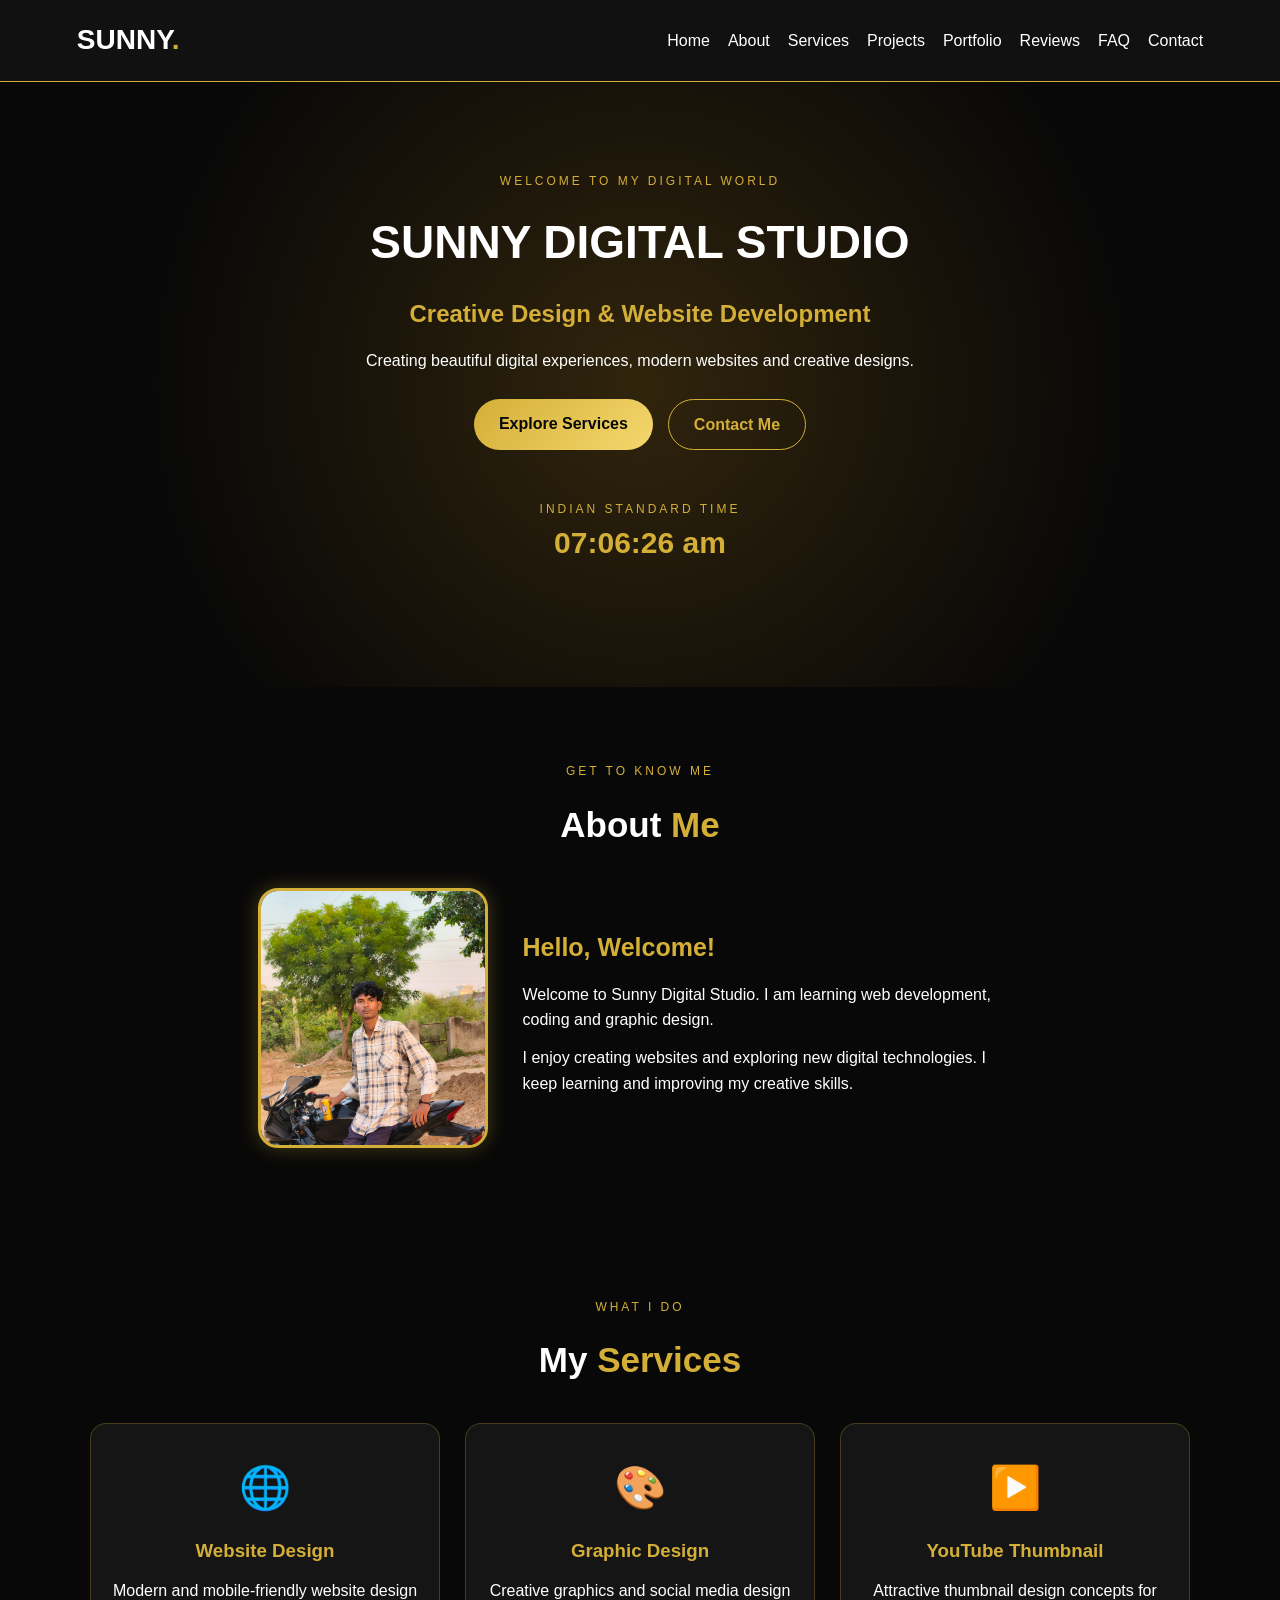
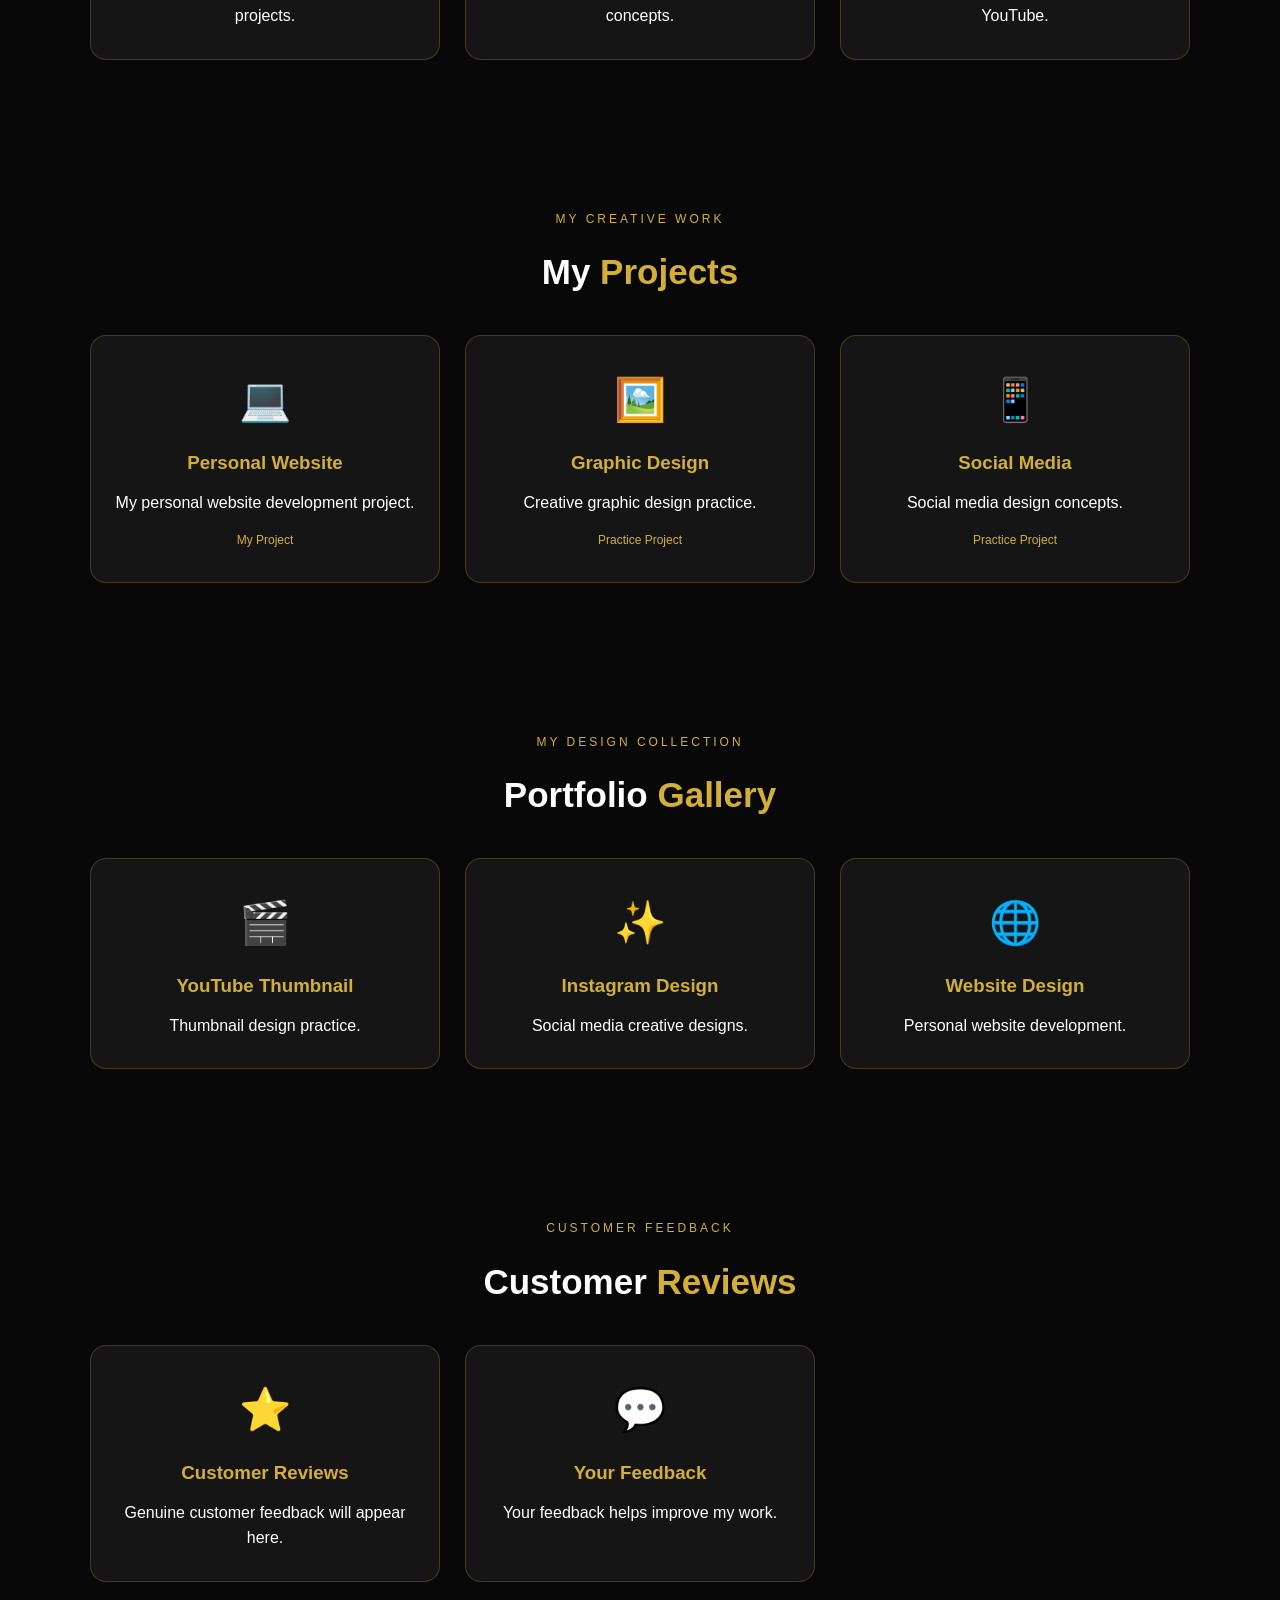
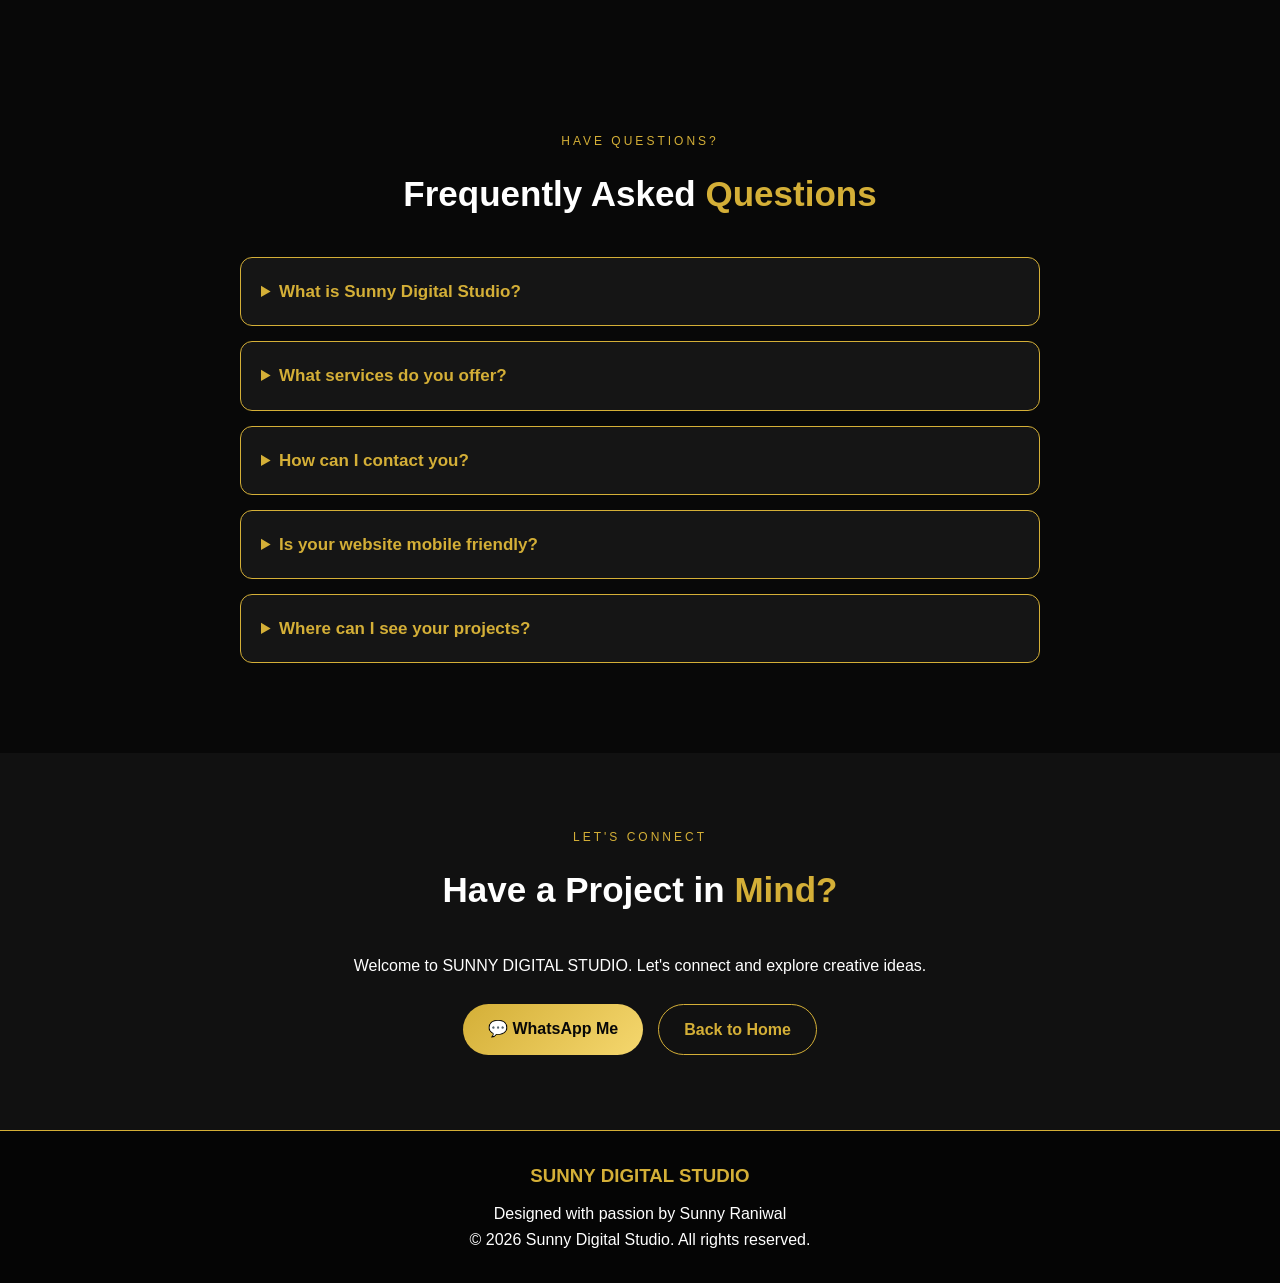
==== commit 1936eb69: "Update index.html" ====
--- a/index.html
+++ b/index.html
@@ -318,7 +318,7 @@
     <div class="contact-buttons">
 
         <a
-            href="https://wa.me/91XXXXXXXXXX"
+            href="https://wa.me/917742163642"
             class="gold-btn"
             target="_blank"
             rel="noopener noreferrer"
--- a/style.css
+++ b/style.css
@@ -1,3 +1,5 @@
+
+/* GENERAL */
 
 * {
     margin: 0;
@@ -11,330 +13,17 @@
 
 body {
     background: #080808;
-    color: white;
+    color: #ffffff;
     font-family: Arial, sans-serif;
     line-height: 1.6;
 }
 
-/* HEADER */
-.header {
-    background: #111;
-    padding: 20px 7%;
-    display: flex;
-    justify-content: space-between;
-    align-items: center;
-    flex-wrap: wrap;
-    gap: 15px;
-    border-bottom: 1px solid #d4af37;
-    position: sticky;
-    top: 0;
-    z-index: 100;
-}
-
-.logo {
-    color: white;
-    font-size: 28px;
-    font-weight: bold;
-    text-decoration: none;
-}
-
-.logo span,
-h2 span {
-    color: #d4af37;
-}
-
-nav {
-    display: flex;
-    flex-wrap: wrap;
-    gap: 18px;
-}
-
-nav a {
-    color: white;
-    text-decoration: none;
-    position: relative;
-    transition: 0.3s;
-}
-
-nav a:hover {
-    color: #d4af37;
-}
-
-nav a::after {
-    content: "";
-    position: absolute;
-    left: 0;
-    bottom: -6px;
-    width: 0;
-    height: 2px;
-    background: #d4af37;
-    transition: width 0.3s;
-}
-
-nav a:hover::after {
-    width: 100%;
-}
-
-/* CLOCK */
-.clock-box {
-    text-align: center;
-    margin: 20px auto;
-}
-
-.clock-box p,
-.tag {
-    color: #d4af37;
-    letter-spacing: 3px;
-    font-size: 12px;
-}
-
-.clock-box h2 {
-    color: #d4af37;
-    font-size: 25px;
-}
-
-/* HERO */
-.hero {
-    min-height: 470px;
-    padding: 100px 20px;
-    text-align: center;
-    display: flex;
-    flex-direction: column;
-    justify-content: center;
-    align-items: center;
-    background: radial-gradient(circle, #29200d, #080808 70%);
-}
-
-.hero h1 {
-    font-size: 48px;
-    margin: 15px 0;
-}
-
-.welcome-text {
-    animation: welcome 2s ease-in-out infinite alternate;
-}
-
-@keyframes welcome {
-    from {
-        transform: translateY(0);
-        color: #d4af37;
-    }
-
-    to {
-        transform: translateY(-10px);
-        color: #ffffff;
-    }
-}
-
-.hero h2 {
-    color: #d4af37;
-    margin-bottom: 15px;
-}
-
-.hero p {
-    max-width: 600px;
-}
-
-.hero-buttons {
-    margin-top: 25px;
-    display: flex;
-    justify-content: center;
-    flex-wrap: wrap;
-    gap: 15px;
-}
-
-/* BUTTONS */
-.gold-btn,
-.outline-btn {
-    display: inline-block;
-    padding: 12px 25px;
-    border-radius: 30px;
-    text-decoration: none;
-    font-weight: bold;
-    transition: 0.3s;
-}
-
-.gold-btn {
-    background: linear-gradient(135deg, #d4af37, #f5d76e);
-    color: black;
-    border: none;
-}
-
-.outline-btn {
-    color: #d4af37;
-    border: 1px solid #d4af37;
-}
-
-.gold-btn:hover,
-.outline-btn:hover {
-    transform: translateY(-4px);
-    box-shadow: 0 0 20px rgba(212, 175, 55, 0.5);
-}
-
-/* SECTIONS */
-.section {
-    padding: 75px 8%;
-    text-align: center;
-}
-
-.section h2 {
-    font-size: 35px;
-    margin: 10px 0 35px;
-}
-
-/* ABOUT */
-.about-content {
-    max-width: 850px;
-    margin: auto;
-    display: flex;
-    align-items: center;
-    justify-content: center;
-    gap: 35px;
-    text-align: left;
-}
-
-.about-content h3 {
-    color: #d4af37;
-    font-size: 24px;
-    margin-bottom: 12px;
-}
-
-.profile-photo {
-    width: 230px;
-    height: 260px;
-    object-fit: cover;
-    border-radius: 20px;
-    border: 3px solid #d4af37;
-    box-shadow: 0 0 20px rgba(212, 175, 55, 0.3);
-}
-
-/* CARDS */
-.cards {
-    display: grid;
-    grid-template-columns: repeat(3, 1fr);
-    gap: 25px;
-    max-width: 1050px;
-    margin: auto;
-}
-
-.card {
-    background: #151515;
-    padding: 30px 20px;
-    border-radius: 15px;
-    border: 1px solid rgba(212, 175, 55, 0.2);
-    transition: all 0.3s ease;
-}
-
-.card:hover {
-    transform: translateY(-10px);
-    box-shadow: 0 10px 30px rgba(212, 175, 55, 0.3);
-    border-color: #d4af37;
-}
-
-.card h3 {
-    color: #d4af37;
-    margin-bottom: 12px;
-}
-
-.project-icon {
-    font-size: 42px;
-    margin-bottom: 15px;
-}
-
-.demo-label {
-    display: inline-block;
-    color: #d4af37;
-    font-size: 12px;
-    margin-top: 15px;
-}
-
-/* CONTACT */
-.contact {
-    background: #111;
-}
-
-.contact p {
-    margin-bottom: 25px;
-}
-
-/* FOOTER */
-footer {
-    text-align: center;
-    background: #050505;
-    padding: 30px 15px;
-    border-top: 1px solid #d4af37;
-}
-
-footer h3 {
-    color: #d4af37;
-    margin-bottom: 10px;
-}
-
-/* BACK TO TOP */
-#topBtn {
-    display: none;
-    position: fixed;
-    bottom: 25px;
-    right: 20px;
-    background: linear-gradient(135deg, #d4af37, #f5d76e);
-    color: black;
-    border: none;
-    padding: 13px 20px;
-    border-radius: 30px;
-    font-size: 14px;
-    font-weight: bold;
-    cursor: pointer;
-    box-shadow: 0 5px 18px rgba(212, 175, 55, 0.4);
-    z-index: 999;
-    transition: 0.3s;
-}
-
-#topBtn:hover {
-    transform: translateY(-5px);
-}
-
-/* MOBILE DESIGN */
-@media (max-width: 768px) {
-
-    .header {
-        flex-direction: column;
-    }
-
-    nav {
-        justify-content: center;
-        gap: 12px;
-    }
-
-    .hero {
-        padding: 75px 15px;
-    }
-
-    .hero h1 {
-        font-size: 32px;
-    }
-
-    .section {
-        padding: 55px 18px;
-    }
-
-    .section h2 {
-        font-size: 29px;
-    }
-
-    .cards {
-        grid-template-columns: 1fr;
-    }
-
-    .about-content {
-        flex-direction: column;
-        text-align: center;
-    }
-
-    .profile-photo {
-        width: 200px;
-        height: 230px;
-    }
-}
+section {
+    scroll-margin-top: 90px;
+}
+
+/* PROGRESS BAR */
+
 #progressBar {
     position: fixed;
     top: 0;
@@ -343,18 +32,70 @@
     height: 5px;
     background: linear-gradient(90deg, #d4af37, #fff2a8);
     z-index: 9999;
-    transition: width 0.1s;
-}
-.reveal {
-    opacity: 0;
-    transform: translateY(35px);
-    transition: all 0.8s ease;
-}
-
-.reveal.active {
-    opacity: 1;
-    transform: translateY(0);
-}
+}
+
+/* HEADER */
+
+.header {
+    background: #111;
+    padding: 18px 6%;
+    display: flex;
+    align-items: center;
+    justify-content: space-between;
+    flex-wrap: wrap;
+    gap: 18px;
+    border-bottom: 1px solid #d4af37;
+    position: sticky;
+    top: 0;
+    z-index: 100;
+}
+
+.logo {
+    color: white;
+    font-size: 28px;
+    font-weight: bold;
+    text-decoration: none;
+}
+
+.logo span,
+.section h2 span {
+    color: #d4af37;
+}
+
+nav {
+    display: flex;
+    align-items: center;
+    justify-content: center;
+    flex-wrap: wrap;
+    gap: 18px;
+}
+
+nav a {
+    color: white;
+    text-decoration: none;
+    position: relative;
+    transition: 0.3s;
+}
+
+nav a:hover {
+    color: #d4af37;
+}
+
+nav a::after {
+    content: "";
+    position: absolute;
+    left: 0;
+    bottom: -5px;
+    width: 0;
+    height: 2px;
+    background: #d4af37;
+    transition: width 0.3s;
+}
+
+nav a:hover::after {
+    width: 100%;
+}
+
 /* MOBILE MENU BUTTON */
 
 .menu-btn {
@@ -368,7 +109,300 @@
     cursor: pointer;
 }
 
+/* HERO */
+
+.hero {
+    min-height: 510px;
+    padding: 90px 20px;
+    display: flex;
+    align-items: center;
+    justify-content: center;
+    text-align: center;
+    background: radial-gradient(circle, #30240c, #080808 70%);
+}
+
+.hero-content {
+    max-width: 850px;
+}
+
+.tag {
+    color: #d4af37;
+    letter-spacing: 3px;
+    font-size: 12px;
+    margin-bottom: 15px;
+}
+
+.hero h1 {
+    font-size: 46px;
+    margin-bottom: 15px;
+}
+
+.welcome-text {
+    animation: welcome 2s ease-in-out infinite alternate;
+}
+
+@keyframes welcome {
+    from {
+        transform: translateY(0);
+        color: #d4af37;
+    }
+
+    to {
+        transform: translateY(-10px);
+        color: white;
+    }
+}
+
+.hero h2 {
+    color: #d4af37;
+    margin-bottom: 15px;
+}
+
+/* CLOCK */
+
+.clock-box {
+    margin-top: 35px;
+    padding: 15px;
+}
+
+.clock-box p {
+    color: #d4af37;
+    font-size: 12px;
+    letter-spacing: 3px;
+}
+
+.clock-box h2 {
+    font-size: 30px;
+}
+
+/* BUTTONS */
+
+.hero-buttons,
+.contact-buttons {
+    display: flex;
+    justify-content: center;
+    flex-wrap: wrap;
+    gap: 15px;
+    margin-top: 25px;
+}
+
+.gold-btn,
+.outline-btn {
+    display: inline-block;
+    padding: 12px 25px;
+    border-radius: 30px;
+    text-decoration: none;
+    font-weight: bold;
+    transition: 0.3s;
+}
+
+.gold-btn {
+    background: linear-gradient(135deg, #d4af37, #f5d76e);
+    color: #080808;
+}
+
+.outline-btn {
+    border: 1px solid #d4af37;
+    color: #d4af37;
+}
+
+.gold-btn:hover,
+.outline-btn:hover {
+    transform: translateY(-4px);
+    box-shadow: 0 0 20px rgba(212, 175, 55, 0.5);
+}
+
+/* SECTIONS */
+
+.section {
+    padding: 75px 7%;
+    text-align: center;
+}
+
+.section h2 {
+    font-size: 35px;
+    margin-bottom: 35px;
+}
+
+/* ABOUT */
+
+.about-content {
+    max-width: 850px;
+    margin: auto;
+    display: flex;
+    align-items: center;
+    justify-content: center;
+    gap: 35px;
+    text-align: left;
+}
+
+.profile-photo {
+    width: 230px;
+    height: 260px;
+    object-fit: cover;
+    border-radius: 20px;
+    border: 3px solid #d4af37;
+    box-shadow: 0 0 20px rgba(212, 175, 55, 0.3);
+}
+
+.about-text {
+    max-width: 500px;
+}
+
+.about-text h3 {
+    color: #d4af37;
+    font-size: 25px;
+    margin-bottom: 15px;
+}
+
+.about-text p {
+    margin-bottom: 12px;
+}
+
+/* CARDS */
+
+.cards {
+    max-width: 1100px;
+    margin: auto;
+    display: grid;
+    grid-template-columns: repeat(3, 1fr);
+    gap: 25px;
+}
+
+.card {
+    background: #151515;
+    border: 1px solid rgba(212, 175, 55, 0.25);
+    padding: 30px 20px;
+    border-radius: 16px;
+    transition: 0.3s ease;
+}
+
+.card:hover {
+    transform: translateY(-10px);
+    box-shadow: 0 10px 30px rgba(212, 175, 55, 0.3);
+    border-color: #d4af37;
+}
+
+.card h3 {
+    color: #d4af37;
+    margin-bottom: 12px;
+}
+
+.project-icon {
+    font-size: 42px;
+    margin-bottom: 15px;
+}
+
+.project-label {
+    display: inline-block;
+    margin-top: 15px;
+    color: #d4af37;
+    font-size: 12px;
+}
+
+/* FAQ */
+
+.faq-container {
+    max-width: 800px;
+    margin: auto;
+    text-align: left;
+}
+
+.faq-item {
+    background: #151515;
+    border: 1px solid #d4af37;
+    border-radius: 12px;
+    margin-bottom: 15px;
+    padding: 20px;
+    transition: 0.3s;
+}
+
+.faq-item summary {
+    color: #d4af37;
+    font-size: 17px;
+    font-weight: bold;
+    cursor: pointer;
+}
+
+.faq-item p {
+    color: white;
+    margin-top: 15px;
+    line-height: 1.7;
+}
+
+.faq-item[open] {
+    background: #201b0e;
+}
+
+/* CONTACT */
+
+.contact {
+    background: #111;
+}
+
+.contact p:not(.tag) {
+    max-width: 600px;
+    margin: 0 auto;
+}
+
+/* FOOTER */
+
+footer {
+    text-align: center;
+    background: #050505;
+    padding: 30px 15px;
+    border-top: 1px solid #d4af37;
+}
+
+footer h3 {
+    color: #d4af37;
+    margin-bottom: 10px;
+}
+
+/* BACK TO TOP */
+
+#topBtn {
+    display: none;
+    position: fixed;
+    bottom: 25px;
+    right: 20px;
+    background: linear-gradient(135deg, #d4af37, #f5d76e);
+    color: #080808;
+    border: none;
+    padding: 13px 20px;
+    border-radius: 30px;
+    font-size: 14px;
+    font-weight: bold;
+    cursor: pointer;
+    z-index: 999;
+    transition: 0.3s;
+}
+
+#topBtn:hover {
+    transform: translateY(-5px);
+}
+
+/* SCROLL REVEAL */
+
+.reveal {
+    opacity: 0;
+    transform: translateY(35px);
+    transition: opacity 0.8s ease, transform 0.8s ease;
+}
+
+.reveal.active {
+    opacity: 1;
+    transform: translateY(0);
+}
+
+/* MOBILE RESPONSIVE */
+
 @media (max-width: 768px) {
+
+    .header {
+        flex-direction: row;
+        padding: 15px 18px;
+    }
 
     .menu-btn {
         display: block;
@@ -386,4 +420,49 @@
     .header nav.show {
         display: flex;
     }
-}
+
+    .hero {
+        min-height: 450px;
+        padding: 65px 15px;
+    }
+
+    .hero h1 {
+        font-size: 30px;
+    }
+
+    .hero h2 {
+        font-size: 19px;
+    }
+
+    .section {
+        padding: 55px 18px;
+    }
+
+    .section h2 {
+        font-size: 29px;
+    }
+
+    .cards {
+        grid-template-columns: 1fr;
+    }
+
+    .about-content {
+        flex-direction: column;
+        text-align: center;
+    }
+
+    .profile-photo {
+        width: 200px;
+        height: 230px;
+    }
+}
+
+@media (prefers-reduced-motion: reduce) {
+    *,
+    *::before,
+    *::after {
+        animation-duration: 0.01ms !important;
+        transition-duration: 0.01ms !important;
+        scroll-behavior: auto !important;
+    }
+}
